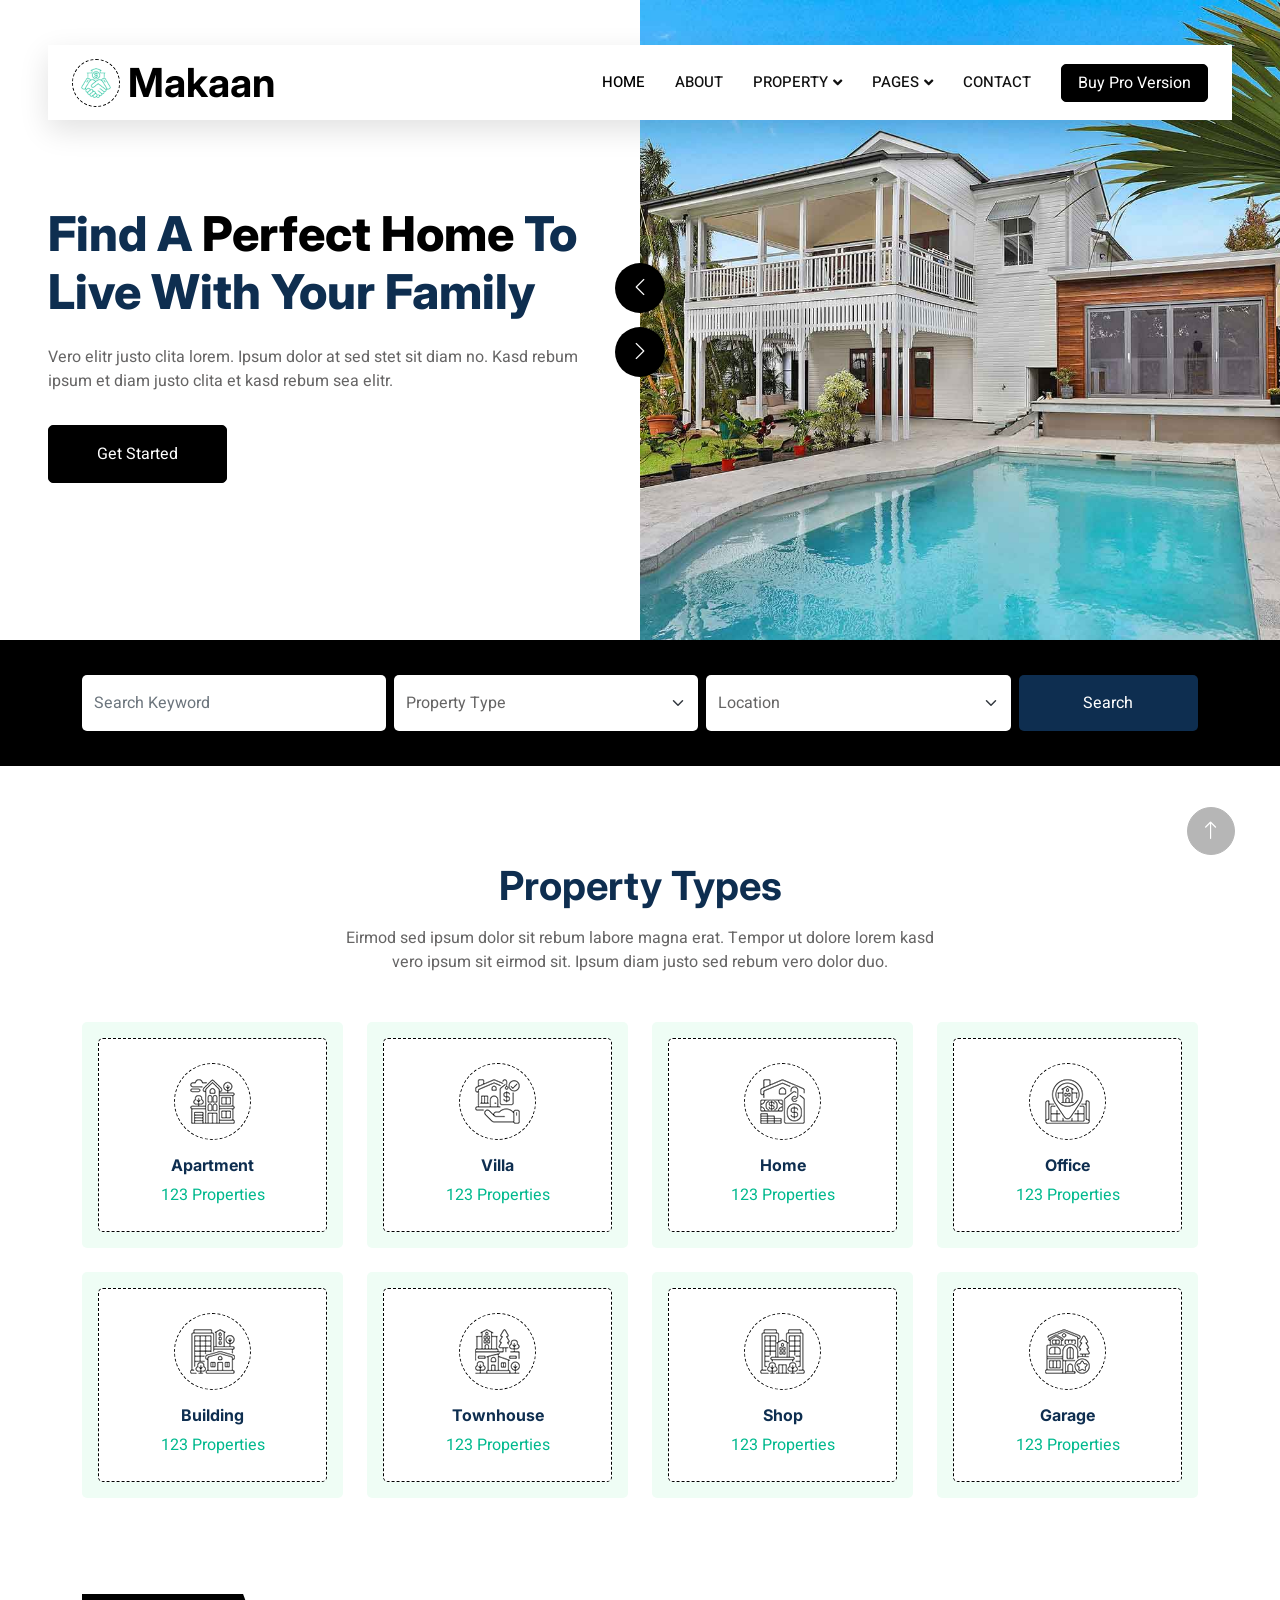
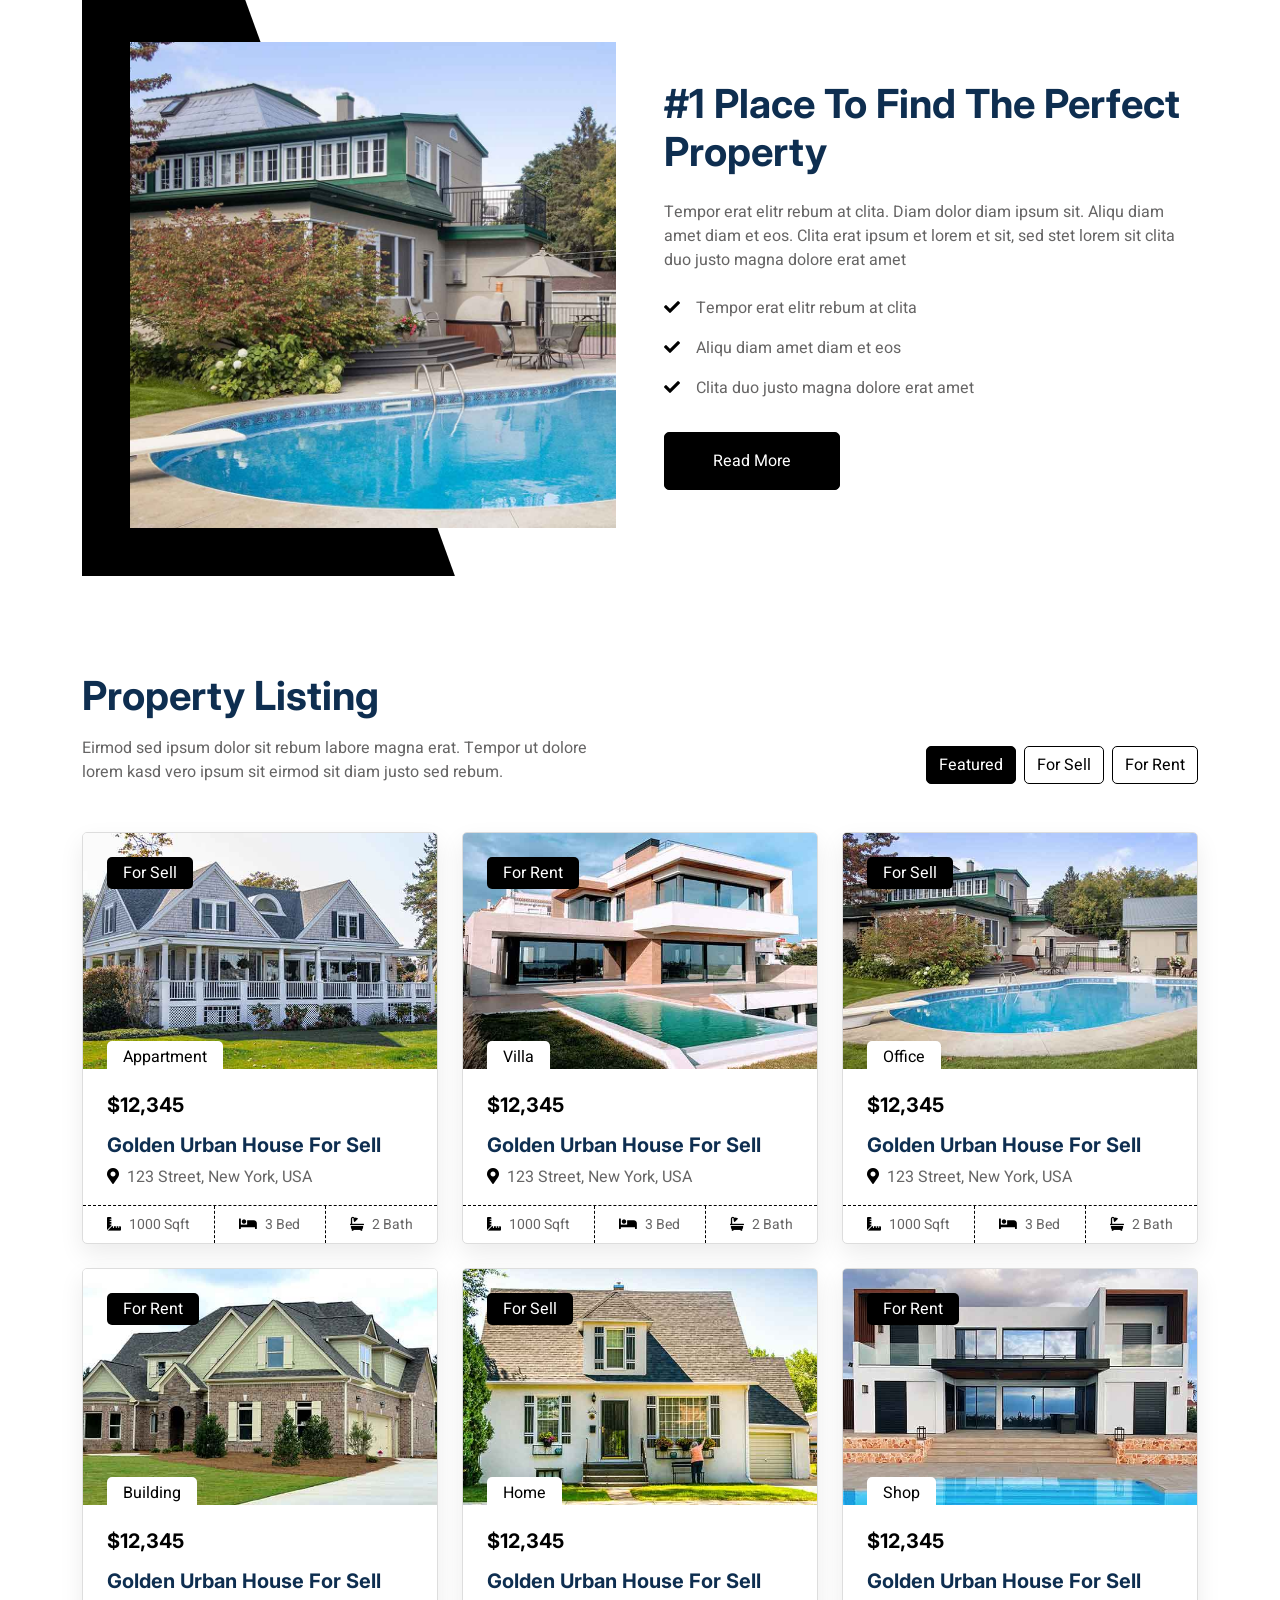
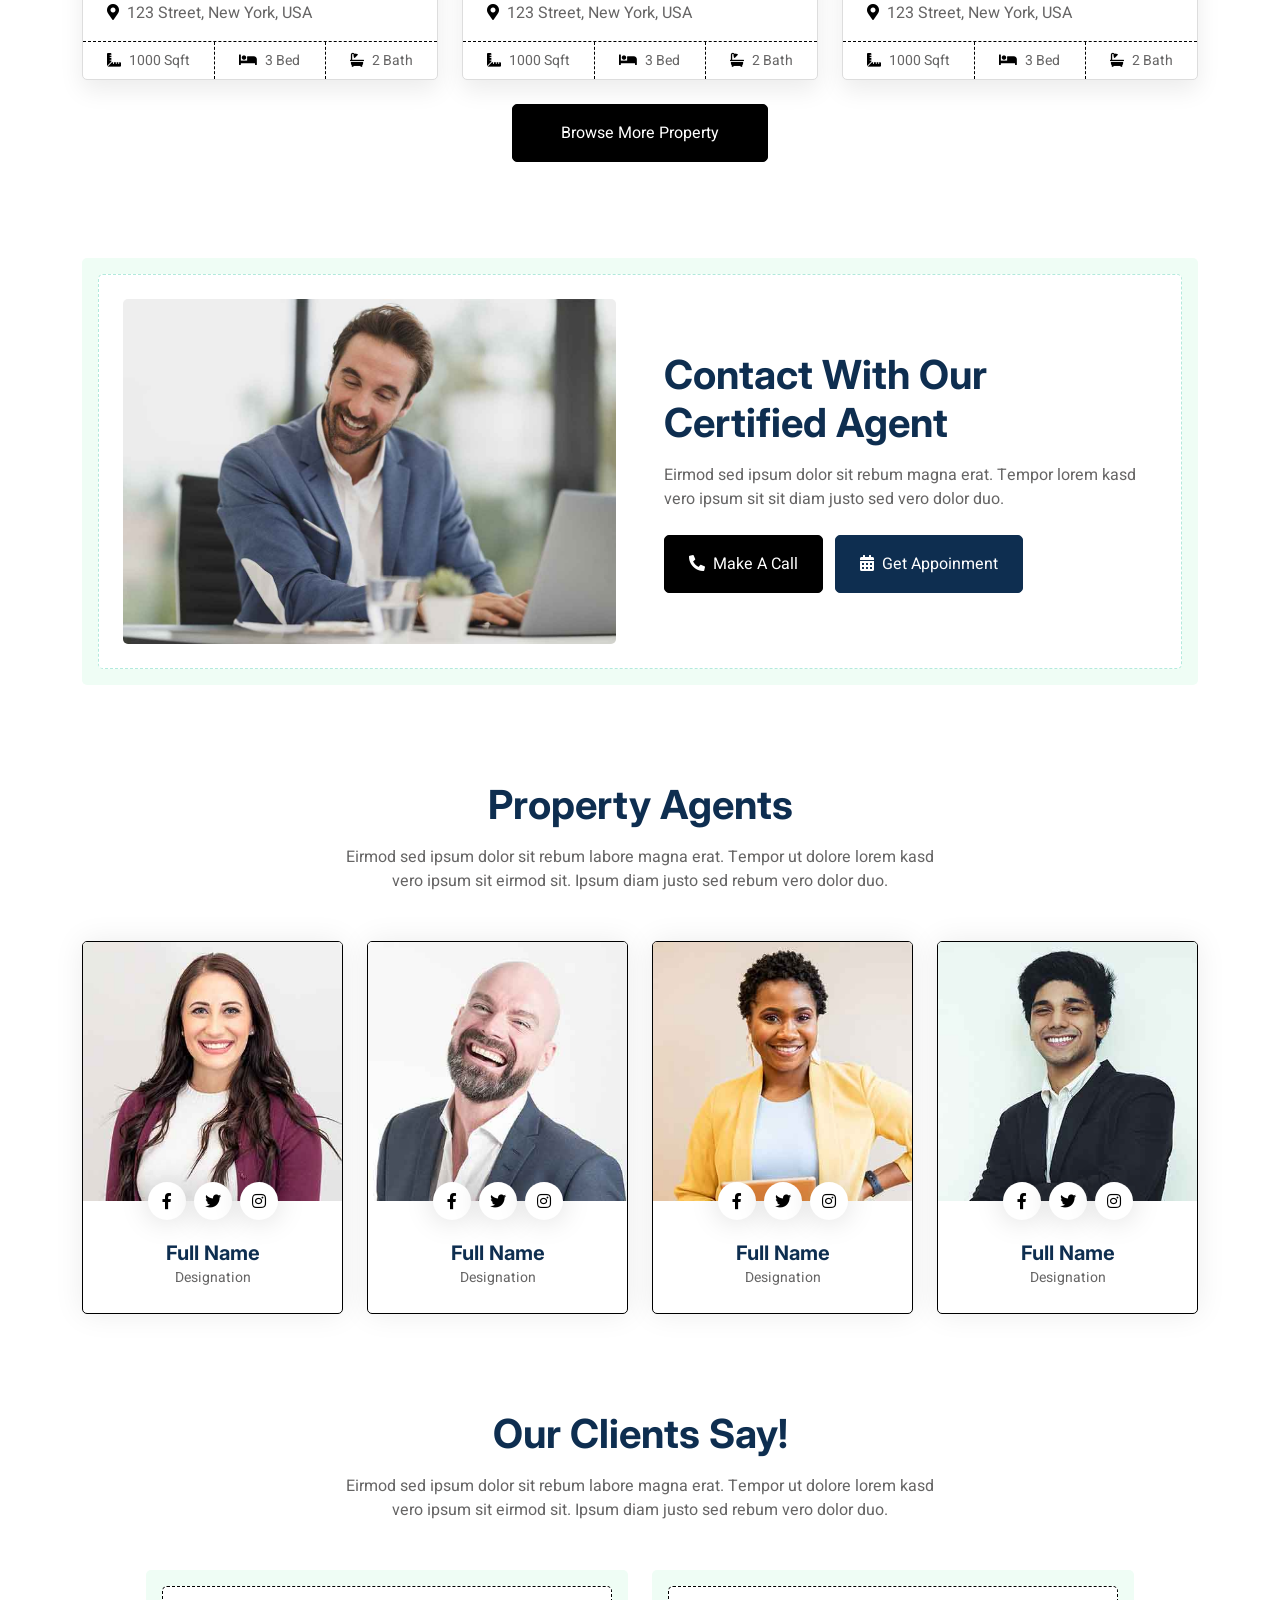
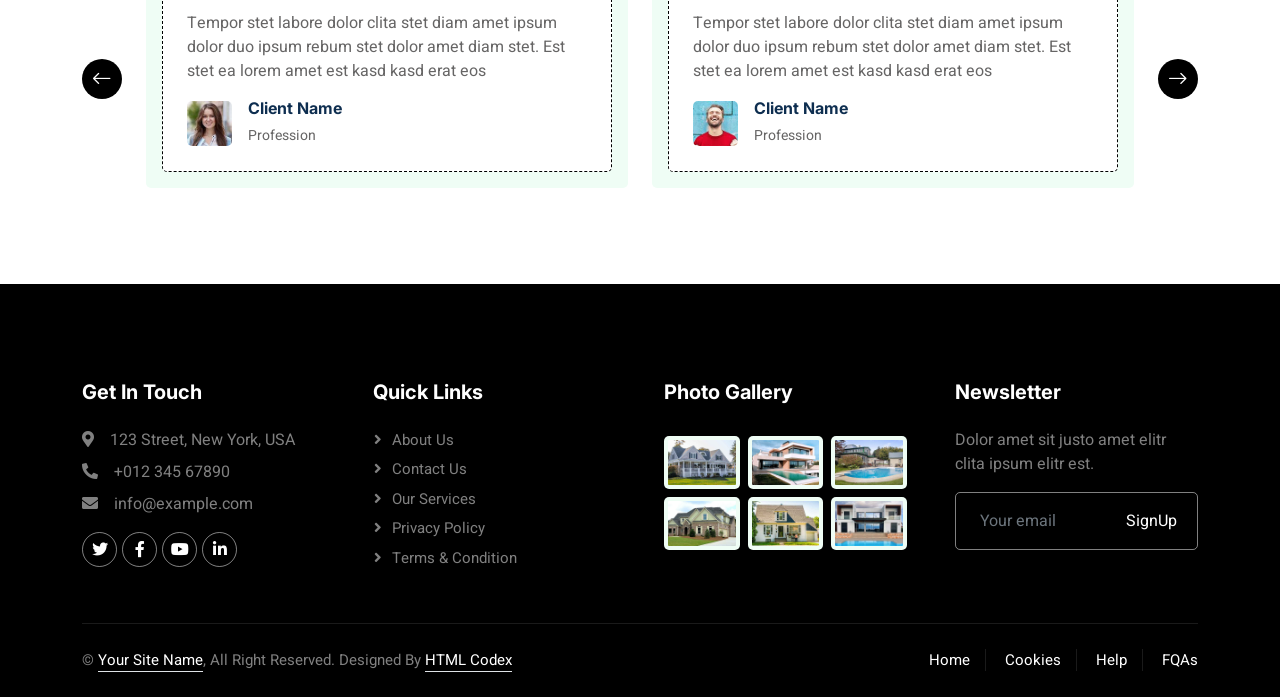
==== Makaan/index.html @ 25fdf6c2 "Initial commit" ====
<!DOCTYPE html>
<html lang="en">

<head>
    <meta charset="utf-8">
    <title>Makaan - Real Estate HTML Template</title>
    <meta content="width=device-width, initial-scale=1.0" name="viewport">
    <meta content="" name="keywords">
    <meta content="" name="description">

    <!-- Favicon -->
    <link href="img/favicon.ico" rel="icon">

    <!-- Google Web Fonts -->
    <link rel="preconnect" href="https://fonts.googleapis.com">
    <link rel="preconnect" href="https://fonts.gstatic.com" crossorigin>
    <link href="https://fonts.googleapis.com/css2?family=Heebo:wght@400;500;600&family=Inter:wght@700;800&display=swap" rel="stylesheet">
    
    <!-- Icon Font Stylesheet -->
    <link href="https://cdnjs.cloudflare.com/ajax/libs/font-awesome/5.10.0/css/all.min.css" rel="stylesheet">
    <link href="https://cdn.jsdelivr.net/npm/bootstrap-icons@1.4.1/font/bootstrap-icons.css" rel="stylesheet">

    <!-- Libraries Stylesheet -->
    <link href="lib/animate/animate.min.css" rel="stylesheet">
    <link href="lib/owlcarousel/assets/owl.carousel.min.css" rel="stylesheet">

    <!-- Customized Bootstrap Stylesheet -->
    <link href="css/bootstrap.min.css" rel="stylesheet">

    <!-- Template Stylesheet -->
    <link href="css/style.css" rel="stylesheet">
</head>

<body>
    <div class="container-fluid bg-white p-0">
        <!-- Spinner Start -->
        <div id="spinner" class="show bg-white position-fixed translate-middle w-100 vh-100 top-50 start-50 d-flex align-items-center justify-content-center">
            <div class="spinner-border text-primary" style="width: 3rem; height: 3rem;" role="status">
                <span class="sr-only">Loading...</span>
            </div>
        </div>
        <!-- Spinner End -->


        <!-- Navbar Start -->
        <div class="container-fluid nav-bar bg-transparent">
            <nav class="navbar navbar-expand-lg bg-white navbar-light py-0 px-4">
                <a href="index.html" class="navbar-brand d-flex align-items-center text-center">
                    <div class="icon p-2 me-2">
                        <img class="img-fluid" src="img/icon-deal.png" alt="Icon" style="width: 30px; height: 30px;">
                    </div>
                    <h1 class="m-0 text-primary">Makaan</h1>
                </a>
                <button type="button" class="navbar-toggler" data-bs-toggle="collapse" data-bs-target="#navbarCollapse">
                    <span class="navbar-toggler-icon"></span>
                </button>
                <div class="collapse navbar-collapse" id="navbarCollapse">
                    <div class="navbar-nav ms-auto">
                        <a href="index.html" class="nav-item nav-link active">Home</a>
                        <a href="about.html" class="nav-item nav-link">About</a>
                        <div class="nav-item dropdown">
                            <a href="#" class="nav-link dropdown-toggle" data-bs-toggle="dropdown">Property</a>
                            <div class="dropdown-menu rounded-0 m-0">
                                <a href="property-list.html" class="dropdown-item">Property List</a>
                                <a href="property-type.html" class="dropdown-item">Property Type</a>
                                <a href="property-agent.html" class="dropdown-item">Property Agent</a>
                            </div>
                        </div>
                        <div class="nav-item dropdown">
                            <a href="#" class="nav-link dropdown-toggle" data-bs-toggle="dropdown">Pages</a>
                            <div class="dropdown-menu rounded-0 m-0">
                                <a href="testimonial.html" class="dropdown-item">Testimonial</a>
                                <a href="404.html" class="dropdown-item">404 Error</a>
                            </div>
                        </div>
                        <a href="contact.html" class="nav-item nav-link">Contact</a>
                    </div>
                    <a href="https://htmlcodex.com/downloading/?item=2259" class="btn btn-primary px-3 d-none d-lg-flex">Buy Pro Version</a>
                </div>
            </nav>
        </div>
        <!-- Navbar End -->


        <!-- Header Start -->
        <div class="container-fluid header bg-white p-0">
            <div class="row g-0 align-items-center flex-column-reverse flex-md-row">
                <div class="col-md-6 p-5 mt-lg-5">
                    <h1 class="display-5 animated fadeIn mb-4">Find A <span class="text-primary">Perfect Home</span> To Live With Your Family</h1>
                    <p class="animated fadeIn mb-4 pb-2">Vero elitr justo clita lorem. Ipsum dolor at sed stet
                        sit diam no. Kasd rebum ipsum et diam justo clita et kasd rebum sea elitr.</p>
                    <a href="" class="btn btn-primary py-3 px-5 me-3 animated fadeIn">Get Started</a>
                </div>
                <div class="col-md-6 animated fadeIn">
                    <div class="owl-carousel header-carousel">
                        <div class="owl-carousel-item">
                            <img class="img-fluid" src="img/carousel-1.jpg" alt="">
                        </div>
                        <div class="owl-carousel-item">
                            <img class="img-fluid" src="img/carousel-2.jpg" alt="">
                        </div>
                    </div>
                </div>
            </div>
        </div>
        <!-- Header End -->


        <!-- Search Start -->
        <div class="container-fluid bg-primary mb-5 wow fadeIn" data-wow-delay="0.1s" style="padding: 35px;">
            <div class="container">
                <div class="row g-2">
                    <div class="col-md-10">
                        <div class="row g-2">
                            <div class="col-md-4">
                                <input type="text" class="form-control border-0 py-3" placeholder="Search Keyword">
                            </div>
                            <div class="col-md-4">
                                <select class="form-select border-0 py-3">
                                    <option selected>Property Type</option>
                                    <option value="1">Property Type 1</option>
                                    <option value="2">Property Type 2</option>
                                    <option value="3">Property Type 3</option>
                                </select>
                            </div>
                            <div class="col-md-4">
                                <select class="form-select border-0 py-3">
                                    <option selected>Location</option>
                                    <option value="1">Location 1</option>
                                    <option value="2">Location 2</option>
                                    <option value="3">Location 3</option>
                                </select>
                            </div>
                        </div>
                    </div>
                    <div class="col-md-2">
                        <button class="btn btn-dark border-0 w-100 py-3">Search</button>
                    </div>
                </div>
            </div>
        </div>
        <!-- Search End -->


        <!-- Category Start -->
        <div class="container-fluid py-5">
            <div class="container">
                <div class="text-center mx-auto mb-5 wow fadeInUp" data-wow-delay="0.1s" style="max-width: 600px;">
                    <h1 class="mb-3">Property Types</h1>
                    <p>Eirmod sed ipsum dolor sit rebum labore magna erat. Tempor ut dolore lorem kasd vero ipsum sit eirmod sit. Ipsum diam justo sed rebum vero dolor duo.</p>
                </div>
                <div class="row g-4">
                    <div class="col-lg-3 col-sm-6 wow fadeInUp" data-wow-delay="0.1s">
                        <a class="cat-item d-block bg-light text-center rounded p-3" href="">
                            <div class="rounded p-4">
                                <div class="icon mb-3">
                                    <img class="img-fluid" src="img/icon-apartment.png" alt="Icon">
                                </div>
                                <h6>Apartment</h6>
                                <span>123 Properties</span>
                            </div>
                        </a>
                    </div>
                    <div class="col-lg-3 col-sm-6 wow fadeInUp" data-wow-delay="0.3s">
                        <a class="cat-item d-block bg-light text-center rounded p-3" href="">
                            <div class="rounded p-4">
                                <div class="icon mb-3">
                                    <img class="img-fluid" src="img/icon-villa.png" alt="Icon">
                                </div>
                                <h6>Villa</h6>
                                <span>123 Properties</span>
                            </div>
                        </a>
                    </div>
                    <div class="col-lg-3 col-sm-6 wow fadeInUp" data-wow-delay="0.5s">
                        <a class="cat-item d-block bg-light text-center rounded p-3" href="">
                            <div class="rounded p-4">
                                <div class="icon mb-3">
                                    <img class="img-fluid" src="img/icon-house.png" alt="Icon">
                                </div>
                                <h6>Home</h6>
                                <span>123 Properties</span>
                            </div>
                        </a>
                    </div>
                    <div class="col-lg-3 col-sm-6 wow fadeInUp" data-wow-delay="0.7s">
                        <a class="cat-item d-block bg-light text-center rounded p-3" href="">
                            <div class="rounded p-4">
                                <div class="icon mb-3">
                                    <img class="img-fluid" src="img/icon-housing.png" alt="Icon">
                                </div>
                                <h6>Office</h6>
                                <span>123 Properties</span>
                            </div>
                        </a>
                    </div>
                    <div class="col-lg-3 col-sm-6 wow fadeInUp" data-wow-delay="0.1s">
                        <a class="cat-item d-block bg-light text-center rounded p-3" href="">
                            <div class="rounded p-4">
                                <div class="icon mb-3">
                                    <img class="img-fluid" src="img/icon-building.png" alt="Icon">
                                </div>
                                <h6>Building</h6>
                                <span>123 Properties</span>
                            </div>
                        </a>
                    </div>
                    <div class="col-lg-3 col-sm-6 wow fadeInUp" data-wow-delay="0.3s">
                        <a class="cat-item d-block bg-light text-center rounded p-3" href="">
                            <div class="rounded p-4">
                                <div class="icon mb-3">
                                    <img class="img-fluid" src="img/icon-neighborhood.png" alt="Icon">
                                </div>
                                <h6>Townhouse</h6>
                                <span>123 Properties</span>
                            </div>
                        </a>
                    </div>
                    <div class="col-lg-3 col-sm-6 wow fadeInUp" data-wow-delay="0.5s">
                        <a class="cat-item d-block bg-light text-center rounded p-3" href="">
                            <div class="rounded p-4">
                                <div class="icon mb-3">
                                    <img class="img-fluid" src="img/icon-condominium.png" alt="Icon">
                                </div>
                                <h6>Shop</h6>
                                <span>123 Properties</span>
                            </div>
                        </a>
                    </div>
                    <div class="col-lg-3 col-sm-6 wow fadeInUp" data-wow-delay="0.7s">
                        <a class="cat-item d-block bg-light text-center rounded p-3" href="">
                            <div class="rounded p-4">
                                <div class="icon mb-3">
                                    <img class="img-fluid" src="img/icon-luxury.png" alt="Icon">
                                </div>
                                <h6>Garage</h6>
                                <span>123 Properties</span>
                            </div>
                        </a>
                    </div>
                </div>
            </div>
        </div>
        <!-- Category End -->


        <!-- About Start -->
        <div class="container-fluid py-5">
            <div class="container">
                <div class="row g-5 align-items-center">
                    <div class="col-lg-6 wow fadeIn" data-wow-delay="0.1s">
                        <div class="about-img position-relative overflow-hidden p-5 pe-0">
                            <img class="img-fluid w-100" src="img/about.jpg">
                        </div>
                    </div>
                    <div class="col-lg-6 wow fadeIn" data-wow-delay="0.5s">
                        <h1 class="mb-4">#1 Place To Find The Perfect Property</h1>
                        <p class="mb-4">Tempor erat elitr rebum at clita. Diam dolor diam ipsum sit. Aliqu diam amet diam et eos. Clita erat ipsum et lorem et sit, sed stet lorem sit clita duo justo magna dolore erat amet</p>
                        <p><i class="fa fa-check text-primary me-3"></i>Tempor erat elitr rebum at clita</p>
                        <p><i class="fa fa-check text-primary me-3"></i>Aliqu diam amet diam et eos</p>
                        <p><i class="fa fa-check text-primary me-3"></i>Clita duo justo magna dolore erat amet</p>
                        <a class="btn btn-primary py-3 px-5 mt-3" href="">Read More</a>
                    </div>
                </div>
            </div>
        </div>
        <!-- About End -->


        <!-- Property List Start -->
        <div class="container-fluid py-5">
            <div class="container">
                <div class="row g-0 gx-5 align-items-end">
                    <div class="col-lg-6">
                        <div class="text-start mx-auto mb-5 wow slideInLeft" data-wow-delay="0.1s">
                            <h1 class="mb-3">Property Listing</h1>
                            <p>Eirmod sed ipsum dolor sit rebum labore magna erat. Tempor ut dolore lorem kasd vero ipsum sit eirmod sit diam justo sed rebum.</p>
                        </div>
                    </div>
                    <div class="col-lg-6 text-start text-lg-end wow slideInRight" data-wow-delay="0.1s">
                        <ul class="nav nav-pills d-inline-flex justify-content-end mb-5">
                            <li class="nav-item me-2">
                                <a class="btn btn-outline-primary active" data-bs-toggle="pill" href="#tab-1">Featured</a>
                            </li>
                            <li class="nav-item me-2">
                                <a class="btn btn-outline-primary" data-bs-toggle="pill" href="#tab-2">For Sell</a>
                            </li>
                            <li class="nav-item me-0">
                                <a class="btn btn-outline-primary" data-bs-toggle="pill" href="#tab-3">For Rent</a>
                            </li>
                        </ul>
                    </div>
                </div>
                <div class="tab-content">
                    <div id="tab-1" class="tab-pane fade show p-0 active">
                        <div class="row g-4">
                            <div class="col-lg-4 col-md-6 wow fadeInUp" data-wow-delay="0.1s">
                                <div class="property-item rounded overflow-hidden">
                                    <div class="position-relative overflow-hidden">
                                        <a href=""><img class="img-fluid" src="img/property-1.jpg" alt=""></a>
                                        <div class="bg-primary rounded text-white position-absolute start-0 top-0 m-4 py-1 px-3">For Sell</div>
                                        <div class="bg-white rounded-top text-primary position-absolute start-0 bottom-0 mx-4 pt-1 px-3">Appartment</div>
                                    </div>
                                    <div class="p-4 pb-0">
                                        <h5 class="text-primary mb-3">$12,345</h5>
                                        <a class="d-block h5 mb-2" href="">Golden Urban House For Sell</a>
                                        <p><i class="fa fa-map-marker-alt text-primary me-2"></i>123 Street, New York, USA</p>
                                    </div>
                                    <div class="d-flex border-top">
                                        <small class="flex-fill text-center border-end py-2"><i class="fa fa-ruler-combined text-primary me-2"></i>1000 Sqft</small>
                                        <small class="flex-fill text-center border-end py-2"><i class="fa fa-bed text-primary me-2"></i>3 Bed</small>
                                        <small class="flex-fill text-center py-2"><i class="fa fa-bath text-primary me-2"></i>2 Bath</small>
                                    </div>
                                </div>
                            </div>
                            <div class="col-lg-4 col-md-6 wow fadeInUp" data-wow-delay="0.3s">
                                <div class="property-item rounded overflow-hidden">
                                    <div class="position-relative overflow-hidden">
                                        <a href=""><img class="img-fluid" src="img/property-2.jpg" alt=""></a>
                                        <div class="bg-primary rounded text-white position-absolute start-0 top-0 m-4 py-1 px-3">For Rent</div>
                                        <div class="bg-white rounded-top text-primary position-absolute start-0 bottom-0 mx-4 pt-1 px-3">Villa</div>
                                    </div>
                                    <div class="p-4 pb-0">
                                        <h5 class="text-primary mb-3">$12,345</h5>
                                        <a class="d-block h5 mb-2" href="">Golden Urban House For Sell</a>
                                        <p><i class="fa fa-map-marker-alt text-primary me-2"></i>123 Street, New York, USA</p>
                                    </div>
                                    <div class="d-flex border-top">
                                        <small class="flex-fill text-center border-end py-2"><i class="fa fa-ruler-combined text-primary me-2"></i>1000 Sqft</small>
                                        <small class="flex-fill text-center border-end py-2"><i class="fa fa-bed text-primary me-2"></i>3 Bed</small>
                                        <small class="flex-fill text-center py-2"><i class="fa fa-bath text-primary me-2"></i>2 Bath</small>
                                    </div>
                                </div>
                            </div>
                            <div class="col-lg-4 col-md-6 wow fadeInUp" data-wow-delay="0.5s">
                                <div class="property-item rounded overflow-hidden">
                                    <div class="position-relative overflow-hidden">
                                        <a href=""><img class="img-fluid" src="img/property-3.jpg" alt=""></a>
                                        <div class="bg-primary rounded text-white position-absolute start-0 top-0 m-4 py-1 px-3">For Sell</div>
                                        <div class="bg-white rounded-top text-primary position-absolute start-0 bottom-0 mx-4 pt-1 px-3">Office</div>
                                    </div>
                                    <div class="p-4 pb-0">
                                        <h5 class="text-primary mb-3">$12,345</h5>
                                        <a class="d-block h5 mb-2" href="">Golden Urban House For Sell</a>
                                        <p><i class="fa fa-map-marker-alt text-primary me-2"></i>123 Street, New York, USA</p>
                                    </div>
                                    <div class="d-flex border-top">
                                        <small class="flex-fill text-center border-end py-2"><i class="fa fa-ruler-combined text-primary me-2"></i>1000 Sqft</small>
                                        <small class="flex-fill text-center border-end py-2"><i class="fa fa-bed text-primary me-2"></i>3 Bed</small>
                                        <small class="flex-fill text-center py-2"><i class="fa fa-bath text-primary me-2"></i>2 Bath</small>
                                    </div>
                                </div>
                            </div>
                            <div class="col-lg-4 col-md-6 wow fadeInUp" data-wow-delay="0.1s">
                                <div class="property-item rounded overflow-hidden">
                                    <div class="position-relative overflow-hidden">
                                        <a href=""><img class="img-fluid" src="img/property-4.jpg" alt=""></a>
                                        <div class="bg-primary rounded text-white position-absolute start-0 top-0 m-4 py-1 px-3">For Rent</div>
                                        <div class="bg-white rounded-top text-primary position-absolute start-0 bottom-0 mx-4 pt-1 px-3">Building</div>
                                    </div>
                                    <div class="p-4 pb-0">
                                        <h5 class="text-primary mb-3">$12,345</h5>
                                        <a class="d-block h5 mb-2" href="">Golden Urban House For Sell</a>
                                        <p><i class="fa fa-map-marker-alt text-primary me-2"></i>123 Street, New York, USA</p>
                                    </div>
                                    <div class="d-flex border-top">
                                        <small class="flex-fill text-center border-end py-2"><i class="fa fa-ruler-combined text-primary me-2"></i>1000 Sqft</small>
                                        <small class="flex-fill text-center border-end py-2"><i class="fa fa-bed text-primary me-2"></i>3 Bed</small>
                                        <small class="flex-fill text-center py-2"><i class="fa fa-bath text-primary me-2"></i>2 Bath</small>
                                    </div>
                                </div>
                            </div>
                            <div class="col-lg-4 col-md-6 wow fadeInUp" data-wow-delay="0.3s">
                                <div class="property-item rounded overflow-hidden">
                                    <div class="position-relative overflow-hidden">
                                        <a href=""><img class="img-fluid" src="img/property-5.jpg" alt=""></a>
                                        <div class="bg-primary rounded text-white position-absolute start-0 top-0 m-4 py-1 px-3">For Sell</div>
                                        <div class="bg-white rounded-top text-primary position-absolute start-0 bottom-0 mx-4 pt-1 px-3">Home</div>
                                    </div>
                                    <div class="p-4 pb-0">
                                        <h5 class="text-primary mb-3">$12,345</h5>
                                        <a class="d-block h5 mb-2" href="">Golden Urban House For Sell</a>
                                        <p><i class="fa fa-map-marker-alt text-primary me-2"></i>123 Street, New York, USA</p>
                                    </div>
                                    <div class="d-flex border-top">
                                        <small class="flex-fill text-center border-end py-2"><i class="fa fa-ruler-combined text-primary me-2"></i>1000 Sqft</small>
                                        <small class="flex-fill text-center border-end py-2"><i class="fa fa-bed text-primary me-2"></i>3 Bed</small>
                                        <small class="flex-fill text-center py-2"><i class="fa fa-bath text-primary me-2"></i>2 Bath</small>
                                    </div>
                                </div>
                            </div>
                            <div class="col-lg-4 col-md-6 wow fadeInUp" data-wow-delay="0.5s">
                                <div class="property-item rounded overflow-hidden">
                                    <div class="position-relative overflow-hidden">
                                        <a href=""><img class="img-fluid" src="img/property-6.jpg" alt=""></a>
                                        <div class="bg-primary rounded text-white position-absolute start-0 top-0 m-4 py-1 px-3">For Rent</div>
                                        <div class="bg-white rounded-top text-primary position-absolute start-0 bottom-0 mx-4 pt-1 px-3">Shop</div>
                                    </div>
                                    <div class="p-4 pb-0">
                                        <h5 class="text-primary mb-3">$12,345</h5>
                                        <a class="d-block h5 mb-2" href="">Golden Urban House For Sell</a>
                                        <p><i class="fa fa-map-marker-alt text-primary me-2"></i>123 Street, New York, USA</p>
                                    </div>
                                    <div class="d-flex border-top">
                                        <small class="flex-fill text-center border-end py-2"><i class="fa fa-ruler-combined text-primary me-2"></i>1000 Sqft</small>
                                        <small class="flex-fill text-center border-end py-2"><i class="fa fa-bed text-primary me-2"></i>3 Bed</small>
                                        <small class="flex-fill text-center py-2"><i class="fa fa-bath text-primary me-2"></i>2 Bath</small>
                                    </div>
                                </div>
                            </div>
                            <div class="col-12 text-center wow fadeInUp" data-wow-delay="0.1s">
                                <a class="btn btn-primary py-3 px-5" href="">Browse More Property</a>
                            </div>
                        </div>
                    </div>
                    <div id="tab-2" class="tab-pane fade show p-0">
                        <div class="row g-4">
                            <div class="col-lg-4 col-md-6">
                                <div class="property-item rounded overflow-hidden">
                                    <div class="position-relative overflow-hidden">
                                        <a href=""><img class="img-fluid" src="img/property-1.jpg" alt=""></a>
                                        <div class="bg-primary rounded text-white position-absolute start-0 top-0 m-4 py-1 px-3">For Sell</div>
                                        <div class="bg-white rounded-top text-primary position-absolute start-0 bottom-0 mx-4 pt-1 px-3">Appartment</div>
                                    </div>
                                    <div class="p-4 pb-0">
                                        <h5 class="text-primary mb-3">$12,345</h5>
                                        <a class="d-block h5 mb-2" href="">Golden Urban House For Sell</a>
                                        <p><i class="fa fa-map-marker-alt text-primary me-2"></i>123 Street, New York, USA</p>
                                    </div>
                                    <div class="d-flex border-top">
                                        <small class="flex-fill text-center border-end py-2"><i class="fa fa-ruler-combined text-primary me-2"></i>1000 Sqft</small>
                                        <small class="flex-fill text-center border-end py-2"><i class="fa fa-bed text-primary me-2"></i>3 Bed</small>
                                        <small class="flex-fill text-center py-2"><i class="fa fa-bath text-primary me-2"></i>2 Bath</small>
                                    </div>
                                </div>
                            </div>
                            <div class="col-lg-4 col-md-6">
                                <div class="property-item rounded overflow-hidden">
                                    <div class="position-relative overflow-hidden">
                                        <a href=""><img class="img-fluid" src="img/property-2.jpg" alt=""></a>
                                        <div class="bg-primary rounded text-white position-absolute start-0 top-0 m-4 py-1 px-3">For Rent</div>
                                        <div class="bg-white rounded-top text-primary position-absolute start-0 bottom-0 mx-4 pt-1 px-3">Villa</div>
                                    </div>
                                    <div class="p-4 pb-0">
                                        <h5 class="text-primary mb-3">$12,345</h5>
                                        <a class="d-block h5 mb-2" href="">Golden Urban House For Sell</a>
                                        <p><i class="fa fa-map-marker-alt text-primary me-2"></i>123 Street, New York, USA</p>
                                    </div>
                                    <div class="d-flex border-top">
                                        <small class="flex-fill text-center border-end py-2"><i class="fa fa-ruler-combined text-primary me-2"></i>1000 Sqft</small>
                                        <small class="flex-fill text-center border-end py-2"><i class="fa fa-bed text-primary me-2"></i>3 Bed</small>
                                        <small class="flex-fill text-center py-2"><i class="fa fa-bath text-primary me-2"></i>2 Bath</small>
                                    </div>
                                </div>
                            </div>
                            <div class="col-lg-4 col-md-6">
                                <div class="property-item rounded overflow-hidden">
                                    <div class="position-relative overflow-hidden">
                                        <a href=""><img class="img-fluid" src="img/property-3.jpg" alt=""></a>
                                        <div class="bg-primary rounded text-white position-absolute start-0 top-0 m-4 py-1 px-3">For Sell</div>
                                        <div class="bg-white rounded-top text-primary position-absolute start-0 bottom-0 mx-4 pt-1 px-3">Office</div>
                                    </div>
                                    <div class="p-4 pb-0">
                                        <h5 class="text-primary mb-3">$12,345</h5>
                                        <a class="d-block h5 mb-2" href="">Golden Urban House For Sell</a>
                                        <p><i class="fa fa-map-marker-alt text-primary me-2"></i>123 Street, New York, USA</p>
                                    </div>
                                    <div class="d-flex border-top">
                                        <small class="flex-fill text-center border-end py-2"><i class="fa fa-ruler-combined text-primary me-2"></i>1000 Sqft</small>
                                        <small class="flex-fill text-center border-end py-2"><i class="fa fa-bed text-primary me-2"></i>3 Bed</small>
                                        <small class="flex-fill text-center py-2"><i class="fa fa-bath text-primary me-2"></i>2 Bath</small>
                                    </div>
                                </div>
                            </div>
                            <div class="col-lg-4 col-md-6">
                                <div class="property-item rounded overflow-hidden">
                                    <div class="position-relative overflow-hidden">
                                        <a href=""><img class="img-fluid" src="img/property-4.jpg" alt=""></a>
                                        <div class="bg-primary rounded text-white position-absolute start-0 top-0 m-4 py-1 px-3">For Rent</div>
                                        <div class="bg-white rounded-top text-primary position-absolute start-0 bottom-0 mx-4 pt-1 px-3">Building</div>
                                    </div>
                                    <div class="p-4 pb-0">
                                        <h5 class="text-primary mb-3">$12,345</h5>
                                        <a class="d-block h5 mb-2" href="">Golden Urban House For Sell</a>
                                        <p><i class="fa fa-map-marker-alt text-primary me-2"></i>123 Street, New York, USA</p>
                                    </div>
                                    <div class="d-flex border-top">
                                        <small class="flex-fill text-center border-end py-2"><i class="fa fa-ruler-combined text-primary me-2"></i>1000 Sqft</small>
                                        <small class="flex-fill text-center border-end py-2"><i class="fa fa-bed text-primary me-2"></i>3 Bed</small>
                                        <small class="flex-fill text-center py-2"><i class="fa fa-bath text-primary me-2"></i>2 Bath</small>
                                    </div>
                                </div>
                            </div>
                            <div class="col-lg-4 col-md-6">
                                <div class="property-item rounded overflow-hidden">
                                    <div class="position-relative overflow-hidden">
                                        <a href=""><img class="img-fluid" src="img/property-5.jpg" alt=""></a>
                                        <div class="bg-primary rounded text-white position-absolute start-0 top-0 m-4 py-1 px-3">For Sell</div>
                                        <div class="bg-white rounded-top text-primary position-absolute start-0 bottom-0 mx-4 pt-1 px-3">Home</div>
                                    </div>
                                    <div class="p-4 pb-0">
                                        <h5 class="text-primary mb-3">$12,345</h5>
                                        <a class="d-block h5 mb-2" href="">Golden Urban House For Sell</a>
                                        <p><i class="fa fa-map-marker-alt text-primary me-2"></i>123 Street, New York, USA</p>
                                    </div>
                                    <div class="d-flex border-top">
                                        <small class="flex-fill text-center border-end py-2"><i class="fa fa-ruler-combined text-primary me-2"></i>1000 Sqft</small>
                                        <small class="flex-fill text-center border-end py-2"><i class="fa fa-bed text-primary me-2"></i>3 Bed</small>
                                        <small class="flex-fill text-center py-2"><i class="fa fa-bath text-primary me-2"></i>2 Bath</small>
                                    </div>
                                </div>
                            </div>
                            <div class="col-lg-4 col-md-6">
                                <div class="property-item rounded overflow-hidden">
                                    <div class="position-relative overflow-hidden">
                                        <a href=""><img class="img-fluid" src="img/property-6.jpg" alt=""></a>
                                        <div class="bg-primary rounded text-white position-absolute start-0 top-0 m-4 py-1 px-3">For Rent</div>
                                        <div class="bg-white rounded-top text-primary position-absolute start-0 bottom-0 mx-4 pt-1 px-3">Shop</div>
                                    </div>
                                    <div class="p-4 pb-0">
                                        <h5 class="text-primary mb-3">$12,345</h5>
                                        <a class="d-block h5 mb-2" href="">Golden Urban House For Sell</a>
                                        <p><i class="fa fa-map-marker-alt text-primary me-2"></i>123 Street, New York, USA</p>
                                    </div>
                                    <div class="d-flex border-top">
                                        <small class="flex-fill text-center border-end py-2"><i class="fa fa-ruler-combined text-primary me-2"></i>1000 Sqft</small>
                                        <small class="flex-fill text-center border-end py-2"><i class="fa fa-bed text-primary me-2"></i>3 Bed</small>
                                        <small class="flex-fill text-center py-2"><i class="fa fa-bath text-primary me-2"></i>2 Bath</small>
                                    </div>
                                </div>
                            </div>
                            <div class="col-12 text-center">
                                <a class="btn btn-primary py-3 px-5" href="">Browse More Property</a>
                            </div>
                        </div>
                    </div>
                    <div id="tab-3" class="tab-pane fade show p-0">
                        <div class="row g-4">
                            <div class="col-lg-4 col-md-6">
                                <div class="property-item rounded overflow-hidden">
                                    <div class="position-relative overflow-hidden">
                                        <a href=""><img class="img-fluid" src="img/property-1.jpg" alt=""></a>
                                        <div class="bg-primary rounded text-white position-absolute start-0 top-0 m-4 py-1 px-3">For Sell</div>
                                        <div class="bg-white rounded-top text-primary position-absolute start-0 bottom-0 mx-4 pt-1 px-3">Appartment</div>
                                    </div>
                                    <div class="p-4 pb-0">
                                        <h5 class="text-primary mb-3">$12,345</h5>
                                        <a class="d-block h5 mb-2" href="">Golden Urban House For Sell</a>
                                        <p><i class="fa fa-map-marker-alt text-primary me-2"></i>123 Street, New York, USA</p>
                                    </div>
                                    <div class="d-flex border-top">
                                        <small class="flex-fill text-center border-end py-2"><i class="fa fa-ruler-combined text-primary me-2"></i>1000 Sqft</small>
                                        <small class="flex-fill text-center border-end py-2"><i class="fa fa-bed text-primary me-2"></i>3 Bed</small>
                                        <small class="flex-fill text-center py-2"><i class="fa fa-bath text-primary me-2"></i>2 Bath</small>
                                    </div>
                                </div>
                            </div>
                            <div class="col-lg-4 col-md-6">
                                <div class="property-item rounded overflow-hidden">
                                    <div class="position-relative overflow-hidden">
                                        <a href=""><img class="img-fluid" src="img/property-2.jpg" alt=""></a>
                                        <div class="bg-primary rounded text-white position-absolute start-0 top-0 m-4 py-1 px-3">For Rent</div>
                                        <div class="bg-white rounded-top text-primary position-absolute start-0 bottom-0 mx-4 pt-1 px-3">Villa</div>
                                    </div>
                                    <div class="p-4 pb-0">
                                        <h5 class="text-primary mb-3">$12,345</h5>
                                        <a class="d-block h5 mb-2" href="">Golden Urban House For Sell</a>
                                        <p><i class="fa fa-map-marker-alt text-primary me-2"></i>123 Street, New York, USA</p>
                                    </div>
                                    <div class="d-flex border-top">
                                        <small class="flex-fill text-center border-end py-2"><i class="fa fa-ruler-combined text-primary me-2"></i>1000 Sqft</small>
                                        <small class="flex-fill text-center border-end py-2"><i class="fa fa-bed text-primary me-2"></i>3 Bed</small>
                                        <small class="flex-fill text-center py-2"><i class="fa fa-bath text-primary me-2"></i>2 Bath</small>
                                    </div>
                                </div>
                            </div>
                            <div class="col-lg-4 col-md-6">
                                <div class="property-item rounded overflow-hidden">
                                    <div class="position-relative overflow-hidden">
                                        <a href=""><img class="img-fluid" src="img/property-3.jpg" alt=""></a>
                                        <div class="bg-primary rounded text-white position-absolute start-0 top-0 m-4 py-1 px-3">For Sell</div>
                                        <div class="bg-white rounded-top text-primary position-absolute start-0 bottom-0 mx-4 pt-1 px-3">Office</div>
                                    </div>
                                    <div class="p-4 pb-0">
                                        <h5 class="text-primary mb-3">$12,345</h5>
                                        <a class="d-block h5 mb-2" href="">Golden Urban House For Sell</a>
                                        <p><i class="fa fa-map-marker-alt text-primary me-2"></i>123 Street, New York, USA</p>
                                    </div>
                                    <div class="d-flex border-top">
                                        <small class="flex-fill text-center border-end py-2"><i class="fa fa-ruler-combined text-primary me-2"></i>1000 Sqft</small>
                                        <small class="flex-fill text-center border-end py-2"><i class="fa fa-bed text-primary me-2"></i>3 Bed</small>
                                        <small class="flex-fill text-center py-2"><i class="fa fa-bath text-primary me-2"></i>2 Bath</small>
                                    </div>
                                </div>
                            </div>
                            <div class="col-lg-4 col-md-6">
                                <div class="property-item rounded overflow-hidden">
                                    <div class="position-relative overflow-hidden">
                                        <a href=""><img class="img-fluid" src="img/property-4.jpg" alt=""></a>
                                        <div class="bg-primary rounded text-white position-absolute start-0 top-0 m-4 py-1 px-3">For Rent</div>
                                        <div class="bg-white rounded-top text-primary position-absolute start-0 bottom-0 mx-4 pt-1 px-3">Building</div>
                                    </div>
                                    <div class="p-4 pb-0">
                                        <h5 class="text-primary mb-3">$12,345</h5>
                                        <a class="d-block h5 mb-2" href="">Golden Urban House For Sell</a>
                                        <p><i class="fa fa-map-marker-alt text-primary me-2"></i>123 Street, New York, USA</p>
                                    </div>
                                    <div class="d-flex border-top">
                                        <small class="flex-fill text-center border-end py-2"><i class="fa fa-ruler-combined text-primary me-2"></i>1000 Sqft</small>
                                        <small class="flex-fill text-center border-end py-2"><i class="fa fa-bed text-primary me-2"></i>3 Bed</small>
                                        <small class="flex-fill text-center py-2"><i class="fa fa-bath text-primary me-2"></i>2 Bath</small>
                                    </div>
                                </div>
                            </div>
                            <div class="col-lg-4 col-md-6">
                                <div class="property-item rounded overflow-hidden">
                                    <div class="position-relative overflow-hidden">
                                        <a href=""><img class="img-fluid" src="img/property-5.jpg" alt=""></a>
                                        <div class="bg-primary rounded text-white position-absolute start-0 top-0 m-4 py-1 px-3">For Sell</div>
                                        <div class="bg-white rounded-top text-primary position-absolute start-0 bottom-0 mx-4 pt-1 px-3">Home</div>
                                    </div>
                                    <div class="p-4 pb-0">
                                        <h5 class="text-primary mb-3">$12,345</h5>
                                        <a class="d-block h5 mb-2" href="">Golden Urban House For Sell</a>
                                        <p><i class="fa fa-map-marker-alt text-primary me-2"></i>123 Street, New York, USA</p>
                                    </div>
                                    <div class="d-flex border-top">
                                        <small class="flex-fill text-center border-end py-2"><i class="fa fa-ruler-combined text-primary me-2"></i>1000 Sqft</small>
                                        <small class="flex-fill text-center border-end py-2"><i class="fa fa-bed text-primary me-2"></i>3 Bed</small>
                                        <small class="flex-fill text-center py-2"><i class="fa fa-bath text-primary me-2"></i>2 Bath</small>
                                    </div>
                                </div>
                            </div>
                            <div class="col-lg-4 col-md-6">
                                <div class="property-item rounded overflow-hidden">
                                    <div class="position-relative overflow-hidden">
                                        <a href=""><img class="img-fluid" src="img/property-6.jpg" alt=""></a>
                                        <div class="bg-primary rounded text-white position-absolute start-0 top-0 m-4 py-1 px-3">For Rent</div>
                                        <div class="bg-white rounded-top text-primary position-absolute start-0 bottom-0 mx-4 pt-1 px-3">Shop</div>
                                    </div>
                                    <div class="p-4 pb-0">
                                        <h5 class="text-primary mb-3">$12,345</h5>
                                        <a class="d-block h5 mb-2" href="">Golden Urban House For Sell</a>
                                        <p><i class="fa fa-map-marker-alt text-primary me-2"></i>123 Street, New York, USA</p>
                                    </div>
                                    <div class="d-flex border-top">
                                        <small class="flex-fill text-center border-end py-2"><i class="fa fa-ruler-combined text-primary me-2"></i>1000 Sqft</small>
                                        <small class="flex-fill text-center border-end py-2"><i class="fa fa-bed text-primary me-2"></i>3 Bed</small>
                                        <small class="flex-fill text-center py-2"><i class="fa fa-bath text-primary me-2"></i>2 Bath</small>
                                    </div>
                                </div>
                            </div>
                            <div class="col-12 text-center">
                                <a class="btn btn-primary py-3 px-5" href="">Browse More Property</a>
                            </div>
                        </div>
                    </div>
                </div>
            </div>
        </div>
        <!-- Property List End -->


        <!-- Call to Action Start -->
        <div class="container-fluid py-5">
            <div class="container">
                <div class="bg-light rounded p-3">
                    <div class="bg-white rounded p-4" style="border: 1px dashed rgba(0, 185, 142, .3)">
                        <div class="row g-5 align-items-center">
                            <div class="col-lg-6 wow fadeIn" data-wow-delay="0.1s">
                                <img class="img-fluid rounded w-100" src="img/call-to-action.jpg" alt="">
                            </div>
                            <div class="col-lg-6 wow fadeIn" data-wow-delay="0.5s">
                                <div class="mb-4">
                                    <h1 class="mb-3">Contact With Our Certified Agent</h1>
                                    <p>Eirmod sed ipsum dolor sit rebum magna erat. Tempor lorem kasd vero ipsum sit sit diam justo sed vero dolor duo.</p>
                                </div>
                                <a href="" class="btn btn-primary py-3 px-4 me-2"><i class="fa fa-phone-alt me-2"></i>Make A Call</a>
                                <a href="" class="btn btn-dark py-3 px-4"><i class="fa fa-calendar-alt me-2"></i>Get Appoinment</a>
                            </div>
                        </div>
                    </div>
                </div>
            </div>
        </div>
        <!-- Call to Action End -->


        <!-- Team Start -->
        <div class="container-fluid py-5">
            <div class="container">
                <div class="text-center mx-auto mb-5 wow fadeInUp" data-wow-delay="0.1s" style="max-width: 600px;">
                    <h1 class="mb-3">Property Agents</h1>
                    <p>Eirmod sed ipsum dolor sit rebum labore magna erat. Tempor ut dolore lorem kasd vero ipsum sit eirmod sit. Ipsum diam justo sed rebum vero dolor duo.</p>
                </div>
                <div class="row g-4">
                    <div class="col-lg-3 col-md-6 wow fadeInUp" data-wow-delay="0.1s">
                        <div class="team-item rounded overflow-hidden">
                            <div class="position-relative">
                                <img class="img-fluid" src="img/team-1.jpg" alt="">
                                <div class="position-absolute start-50 top-100 translate-middle d-flex align-items-center">
                                    <a class="btn btn-square mx-1" href=""><i class="fab fa-facebook-f"></i></a>
                                    <a class="btn btn-square mx-1" href=""><i class="fab fa-twitter"></i></a>
                                    <a class="btn btn-square mx-1" href=""><i class="fab fa-instagram"></i></a>
                                </div>
                            </div>
                            <div class="text-center p-4 mt-3">
                                <h5 class="fw-bold mb-0">Full Name</h5>
                                <small>Designation</small>
                            </div>
                        </div>
                    </div>
                    <div class="col-lg-3 col-md-6 wow fadeInUp" data-wow-delay="0.3s">
                        <div class="team-item rounded overflow-hidden">
                            <div class="position-relative">
                                <img class="img-fluid" src="img/team-2.jpg" alt="">
                                <div class="position-absolute start-50 top-100 translate-middle d-flex align-items-center">
                                    <a class="btn btn-square mx-1" href=""><i class="fab fa-facebook-f"></i></a>
                                    <a class="btn btn-square mx-1" href=""><i class="fab fa-twitter"></i></a>
                                    <a class="btn btn-square mx-1" href=""><i class="fab fa-instagram"></i></a>
                                </div>
                            </div>
                            <div class="text-center p-4 mt-3">
                                <h5 class="fw-bold mb-0">Full Name</h5>
                                <small>Designation</small>
                            </div>
                        </div>
                    </div>
                    <div class="col-lg-3 col-md-6 wow fadeInUp" data-wow-delay="0.5s">
                        <div class="team-item rounded overflow-hidden">
                            <div class="position-relative">
                                <img class="img-fluid" src="img/team-3.jpg" alt="">
                                <div class="position-absolute start-50 top-100 translate-middle d-flex align-items-center">
                                    <a class="btn btn-square mx-1" href=""><i class="fab fa-facebook-f"></i></a>
                                    <a class="btn btn-square mx-1" href=""><i class="fab fa-twitter"></i></a>
                                    <a class="btn btn-square mx-1" href=""><i class="fab fa-instagram"></i></a>
                                </div>
                            </div>
                            <div class="text-center p-4 mt-3">
                                <h5 class="fw-bold mb-0">Full Name</h5>
                                <small>Designation</small>
                            </div>
                        </div>
                    </div>
                    <div class="col-lg-3 col-md-6 wow fadeInUp" data-wow-delay="0.7s">
                        <div class="team-item rounded overflow-hidden">
                            <div class="position-relative">
                                <img class="img-fluid" src="img/team-4.jpg" alt="">
                                <div class="position-absolute start-50 top-100 translate-middle d-flex align-items-center">
                                    <a class="btn btn-square mx-1" href=""><i class="fab fa-facebook-f"></i></a>
                                    <a class="btn btn-square mx-1" href=""><i class="fab fa-twitter"></i></a>
                                    <a class="btn btn-square mx-1" href=""><i class="fab fa-instagram"></i></a>
                                </div>
                            </div>
                            <div class="text-center p-4 mt-3">
                                <h5 class="fw-bold mb-0">Full Name</h5>
                                <small>Designation</small>
                            </div>
                        </div>
                    </div>
                </div>
            </div>
        </div>
        <!-- Team End -->


        <!-- Testimonial Start -->
        <div class="container-fluid py-5">
            <div class="container">
                <div class="text-center mx-auto mb-5 wow fadeInUp" data-wow-delay="0.1s" style="max-width: 600px;">
                    <h1 class="mb-3">Our Clients Say!</h1>
                    <p>Eirmod sed ipsum dolor sit rebum labore magna erat. Tempor ut dolore lorem kasd vero ipsum sit eirmod sit. Ipsum diam justo sed rebum vero dolor duo.</p>
                </div>
                <div class="owl-carousel testimonial-carousel wow fadeInUp" data-wow-delay="0.1s">
                    <div class="testimonial-item bg-light rounded p-3">
                        <div class="bg-white border rounded p-4">
                            <p>Tempor stet labore dolor clita stet diam amet ipsum dolor duo ipsum rebum stet dolor amet diam stet. Est stet ea lorem amet est kasd kasd erat eos</p>
                            <div class="d-flex align-items-center">
                                <img class="img-fluid flex-shrink-0 rounded" src="img/testimonial-1.jpg" style="width: 45px; height: 45px;">
                                <div class="ps-3">
                                    <h6 class="fw-bold mb-1">Client Name</h6>
                                    <small>Profession</small>
                                </div>
                            </div>
                        </div>
                    </div>
                    <div class="testimonial-item bg-light rounded p-3">
                        <div class="bg-white border rounded p-4">
                            <p>Tempor stet labore dolor clita stet diam amet ipsum dolor duo ipsum rebum stet dolor amet diam stet. Est stet ea lorem amet est kasd kasd erat eos</p>
                            <div class="d-flex align-items-center">
                                <img class="img-fluid flex-shrink-0 rounded" src="img/testimonial-2.jpg" style="width: 45px; height: 45px;">
                                <div class="ps-3">
                                    <h6 class="fw-bold mb-1">Client Name</h6>
                                    <small>Profession</small>
                                </div>
                            </div>
                        </div>
                    </div>
                    <div class="testimonial-item bg-light rounded p-3">
                        <div class="bg-white border rounded p-4">
                            <p>Tempor stet labore dolor clita stet diam amet ipsum dolor duo ipsum rebum stet dolor amet diam stet. Est stet ea lorem amet est kasd kasd erat eos</p>
                            <div class="d-flex align-items-center">
                                <img class="img-fluid flex-shrink-0 rounded" src="img/testimonial-3.jpg" style="width: 45px; height: 45px;">
                                <div class="ps-3">
                                    <h6 class="fw-bold mb-1">Client Name</h6>
                                    <small>Profession</small>
                                </div>
                            </div>
                        </div>
                    </div>
                </div>
            </div>
        </div>
        <!-- Testimonial End -->
        

        <!-- Footer Start -->
        <div class="container-fluid bg-dark text-white-50 footer pt-5 mt-5 wow fadeIn" data-wow-delay="0.1s">
            <div class="container py-5">
                <div class="row g-5">
                    <div class="col-lg-3 col-md-6">
                        <h5 class="text-white mb-4">Get In Touch</h5>
                        <p class="mb-2"><i class="fa fa-map-marker-alt me-3"></i>123 Street, New York, USA</p>
                        <p class="mb-2"><i class="fa fa-phone-alt me-3"></i>+012 345 67890</p>
                        <p class="mb-2"><i class="fa fa-envelope me-3"></i>info@example.com</p>
                        <div class="d-flex pt-2">
                            <a class="btn btn-outline-light btn-social" href=""><i class="fab fa-twitter"></i></a>
                            <a class="btn btn-outline-light btn-social" href=""><i class="fab fa-facebook-f"></i></a>
                            <a class="btn btn-outline-light btn-social" href=""><i class="fab fa-youtube"></i></a>
                            <a class="btn btn-outline-light btn-social" href=""><i class="fab fa-linkedin-in"></i></a>
                        </div>
                    </div>
                    <div class="col-lg-3 col-md-6">
                        <h5 class="text-white mb-4">Quick Links</h5>
                        <a class="btn btn-link text-white-50" href="">About Us</a>
                        <a class="btn btn-link text-white-50" href="">Contact Us</a>
                        <a class="btn btn-link text-white-50" href="">Our Services</a>
                        <a class="btn btn-link text-white-50" href="">Privacy Policy</a>
                        <a class="btn btn-link text-white-50" href="">Terms & Condition</a>
                    </div>
                    <div class="col-lg-3 col-md-6">
                        <h5 class="text-white mb-4">Photo Gallery</h5>
                        <div class="row g-2 pt-2">
                            <div class="col-4">
                                <img class="img-fluid rounded bg-light p-1" src="img/property-1.jpg" alt="">
                            </div>
                            <div class="col-4">
                                <img class="img-fluid rounded bg-light p-1" src="img/property-2.jpg" alt="">
                            </div>
                            <div class="col-4">
                                <img class="img-fluid rounded bg-light p-1" src="img/property-3.jpg" alt="">
                            </div>
                            <div class="col-4">
                                <img class="img-fluid rounded bg-light p-1" src="img/property-4.jpg" alt="">
                            </div>
                            <div class="col-4">
                                <img class="img-fluid rounded bg-light p-1" src="img/property-5.jpg" alt="">
                            </div>
                            <div class="col-4">
                                <img class="img-fluid rounded bg-light p-1" src="img/property-6.jpg" alt="">
                            </div>
                        </div>
                    </div>
                    <div class="col-lg-3 col-md-6">
                        <h5 class="text-white mb-4">Newsletter</h5>
                        <p>Dolor amet sit justo amet elitr clita ipsum elitr est.</p>
                        <div class="position-relative mx-auto" style="max-width: 400px;">
                            <input class="form-control bg-transparent w-100 py-3 ps-4 pe-5" type="text" placeholder="Your email">
                            <button type="button" class="btn btn-primary py-2 position-absolute top-0 end-0 mt-2 me-2">SignUp</button>
                        </div>
                    </div>
                </div>
            </div>
            <div class="container">
                <div class="copyright">
                    <div class="row">
                        <div class="col-md-6 text-center text-md-start mb-3 mb-md-0">
                            &copy; <a class="border-bottom" href="#">Your Site Name</a>, All Right Reserved. 
							
							<!--/*** The author’s attribution link must remain intact in the template. ***/-->
                            <!--/*** If you wish to remove this credit link, please purchase the Pro Version . ***/-->
                            Designed By <a class="border-bottom" href="https://htmlcodex.com">HTML Codex</a>
                        </div>
                        <div class="col-md-6 text-center text-md-end">
                            <div class="footer-menu">
                                <a href="">Home</a>
                                <a href="">Cookies</a>
                                <a href="">Help</a>
                                <a href="">FQAs</a>
                            </div>
                        </div>
                    </div>
                </div>
            </div>
        </div>
        <!-- Footer End -->


        <!-- Back to Top -->
        <a href="#" class="btn btn-lg btn-primary btn-lg-square back-to-top"><i class="bi bi-arrow-up"></i></a>
    </div>

    <!-- JavaScript Libraries -->
    <script src="https://code.jquery.com/jquery-3.4.1.min.js"></script>
    <script src="https://cdn.jsdelivr.net/npm/bootstrap@5.0.0/dist/js/bootstrap.bundle.min.js"></script>
    <script src="lib/wow/wow.min.js"></script>
    <script src="lib/easing/easing.min.js"></script>
    <script src="lib/waypoints/waypoints.min.js"></script>
    <script src="lib/owlcarousel/owl.carousel.min.js"></script>

    <!-- Template Javascript -->
    <script src="js/main.js"></script>
</body>

</html>
---- Makaan/css/style.css ----
/* ===== Black & White Theme ===== */

:root {
    --primary: #000000;      /* Main Black */
    --secondary: #444444;    /* Dark Gray */
    --light: #F8F8F8;        /* Light Gray */
    --dark: #111111;         /* Deep Black */
}

.text-primary{
    color:#000 !important;
}

.bg-primary{
    background:#000 !important;
}

.btn-primary{
    background:#000 !important;
    border-color:#000 !important;
}

.btn-primary:hover{
    background:#333 !important;
    border-color:#333 !important;
}

a{
    transition:.3s;
}

a:hover{
    color:#000;
}

.icon{
    border:2px solid #000 !important;
}

.back-to-top{
    background:#000;
    color:#fff;
}

.back-to-top:hover{
    background:#444;
}

.back-to-top {
    position: fixed;
    display: none;
    right: 45px;
    bottom: 45px;
    z-index: 99;
}

/* Bootstrap "success/green" utility overrides, in case template uses them anywhere */
.bg-success, .text-success, .border-success {
    background: #000 !important;
    color: #000 !important;
    border-color: #000 !important;
}


/*** Spinner ***/
#spinner {
    opacity: 0;
    visibility: hidden;
    transition: opacity .5s ease-out, visibility 0s linear .5s;
    z-index: 99999;
}

#spinner.show {
    transition: opacity .5s ease-out, visibility 0s linear 0s;
    visibility: visible;
    opacity: 1;
}


/*** Button ***/
.btn {
    transition: .5s;
}

.btn.btn-primary{
    background:#000;
    border:1px solid #000;
    color:#fff;
}

.btn.btn-primary:hover{
    background:#333;
    border-color:#333;
}

.btn.btn-secondary{
    background:#444;
    border:1px solid #444;
    color:#fff;
}

.btn.btn-secondary:hover{
    background:#000;
}

.btn-square {
    width: 38px;
    height: 38px;
}

.btn-sm-square {
    width: 32px;
    height: 32px;
}

.btn-lg-square {
    width: 48px;
    height: 48px;
}

.btn-square,
.btn-sm-square,
.btn-lg-square {
    padding: 0;
    display: flex;
    align-items: center;
    justify-content: center;
    font-weight: normal;
    border-radius: 50px;
}


/*** Navbar ***/
.nav-bar {
    position: relative;
    margin-top: 45px;
    padding: 0 3rem;
    transition: .5s;
    z-index: 9999;
}

.nav-bar.sticky-top {
    position: sticky;
    padding: 0;
    z-index: 9999;
}

.navbar {
    background: #ffffff;
    box-shadow: 0 10px 30px rgba(0,0,0,.12);
}

.navbar .dropdown-toggle::after {
    border: none;
    content: "\f107";
    font-family: "Font Awesome 5 Free";
    font-weight: 900;
    vertical-align: middle;
    margin-left: 5px;
    transition: .5s;
}

.navbar .dropdown-toggle[aria-expanded=true]::after {
    transform: rotate(-180deg);
}

.navbar-light .navbar-nav .nav-link {
    margin-right: 30px;
    padding: 25px 0;
    color: var(--dark);
    font-size: 15px;
    font-weight: 500;
    text-transform: uppercase;
    outline: none;
}

.navbar-light .navbar-nav .nav-link:hover,
.navbar-light .navbar-nav .nav-link.active {
    color: #000;
}

@media (max-width: 991.98px) {
    .nav-bar {
        margin: 0;
        padding: 0;
    }

    .navbar-light .navbar-nav .nav-link  {
        margin-right: 0;
        padding: 10px 0;
    }

    .navbar-light .navbar-nav {
        border-top: 1px solid #EEEEEE;
    }
}

.navbar-light .navbar-brand {
    height: 75px;
}

@media (min-width: 992px) {
    .navbar .nav-item .dropdown-menu {
        display: block;
        top: 100%;
        margin-top: 0;
        transform: rotateX(-75deg);
        transform-origin: 0% 0%;
        opacity: 0;
        visibility: hidden;
        transition: .5s;
        
    }

    .navbar .nav-item:hover .dropdown-menu {
        transform: rotateX(0deg);
        visibility: visible;
        transition: .5s;
        opacity: 1;
    }
}


/*** Header ***/
@media (min-width: 992px) {
    .header {
        margin-top: -120px;
    }
}

.header-carousel .owl-nav {
    position: absolute;
    top: 50%;
    left: -25px;
    transform: translateY(-50%);
    display: flex;
    flex-direction: column;
}

.header-carousel .owl-nav .owl-prev,
.header-carousel .owl-nav .owl-next {
    margin: 7px 0;
    width: 50px;
    height: 50px;
    display: flex;
    align-items: center;
    justify-content: center;
    color: #FFFFFF;
    background:#000;
    border-radius: 40px;
    font-size: 20px;
    transition: .5s;
}

.header-carousel .owl-nav .owl-prev:hover,
.header-carousel .owl-nav .owl-next:hover {
   background:#444;
}

@media (max-width: 768px) {
    .header-carousel .owl-nav {
        left: 25px;
    }
}

.breadcrumb-item + .breadcrumb-item::before {
    color: #DDDDDD;
}


/*** Icon ***/
.icon {
    padding: 15px;
    display: inline-flex;
    align-items: center;
    justify-content: center;
    background: #FFFFFF !important;
    border-radius: 50px;
    border: 1px dashed #000 !important;
}


/*** About ***/
.about-img img {
    position: relative;
    z-index: 2;
}

.about-img::before {
    position: absolute;
    content: "";
    top: 0;
    left: -50%;
    width: 100%;
    height: 100%;
    background:#000;
    transform: skew(20deg);
    z-index: 1;
}


/*** Category ***/
.cat-item div {
    background: #FFFFFF;
    border: 1px dashed #000;
    transition: .5s;
}

.cat-item:hover div {
    background:#000;
    border-color: transparent;
}

.cat-item div * {
    transition: .5s;
}

.cat-item:hover div * {
    color: #FFFFFF !important;
}

/* Category icon images are PNG/SVG files with baked-in green color;
   CSS color/border can't change image pixel colors, so force grayscale */
.cat-item img {
    filter: grayscale(100%) brightness(0%);
}


/*** Property List ***/
/* Filter buttons: Featured / For Sell / For Rent */
.nav-pills .nav-item .btn,
.nav-pills .nav-link {
    color: #000;
    background: #fff;
    border: 1px solid #000;
}

.nav-pills .nav-item .btn:hover,
.nav-pills .nav-item .btn.active,
.nav-pills .nav-link:hover,
.nav-pills .nav-link.active {
    color: #FFFFFF;
    background: #000;
    border: 1px solid #000;
}

.property-item{
    background:#fff;
    border:1px solid #ddd;
    box-shadow:0 10px 25px rgba(0,0,0,.08);
    transition:.4s;
}

.property-item:hover{
    transform:translateY(-8px);
    box-shadow:0 20px 40px rgba(0,0,0,.18);
}
.property-item img {
    transition: .5s;
}

.property-item:hover img {
    transform: scale(1.1);
}

.property-item .border-top {
    border-top: 1px dashed #000 !important;
}

.property-item .border-end {
    border-right: 1px dashed #000 !important;
}


/*** Team (Property Agents) ***/
.team-item {
    background: #fff;
    border: 1px solid #000;
    box-shadow: 0 0 30px rgba(0, 0, 0, .08);
    transition: .5s;
}

.team-item .btn {
    color:#000;
    background: #FFFFFF;
    box-shadow: 0 0 30px rgba(0, 0, 0, .15);
}

.team-item .btn:hover {
    color: #FFFFFF;
    background:#000;
}

.team-item:hover {
    border-color: var(--secondary) !important;
}

.team-item:hover .bg-primary {
    background: var(--secondary) !important;
}

.team-item:hover .bg-primary i {
    color: var(--secondary) !important;
}


/*** Testimonial ***/
.testimonial-carousel {
    padding-left: 1.5rem;
    padding-right: 1.5rem;
}

@media (min-width: 576px) {
    .testimonial-carousel {
        padding-left: 4rem;
        padding-right: 4rem;
    }
}

.testimonial-carousel .testimonial-item .border {
    border: 1px dashed #000 !important;
}

.testimonial-carousel .owl-nav {
    position: absolute;
    width: 100%;
    height: 40px;
    top: calc(50% - 20px);
    left: 0;
    display: flex;
    justify-content: space-between;
    z-index: 1;
}

.testimonial-carousel .owl-nav .owl-prev,
.testimonial-carousel .owl-nav .owl-next {
    position: relative;
    width: 40px;
    height: 40px;
    display: flex;
    align-items: center;
    justify-content: center;
    color: #FFFFFF;
    background: #000;
    border-radius: 40px;
    font-size: 20px;
    transition: .5s;
}

.testimonial-carousel .owl-nav .owl-prev:hover,
.testimonial-carousel .owl-nav .owl-next:hover {
    background: #444;
}


/*** Contact / Certified Agent section ***/
.call-to-action,
.contact-agent,
section .border {
    border-color: #000 !important;
}


/*** Footer ***/
.footer {
    background: #000 !important;
}

.footer .btn.btn-social {
    margin-right: 5px;
    width: 35px;
    height: 35px;
    display: flex;
    align-items: center;
    justify-content: center;
    color: #fff;
    border: 1px solid rgba(255,255,255,0.5);
    border-radius: 35px;
    transition: .3s;
}

.footer .btn.btn-social:hover{
    color:#000;
    background:#fff;
}

.footer .btn.btn-link {
    display: block;
    margin-bottom: 5px;
    padding: 0;
    text-align: left;
    font-size: 15px;
    font-weight: normal;
    text-transform: capitalize;
    transition: .3s;
}

.footer .btn.btn-link::before {
    position: relative;
    content: "\f105";
    font-family: "Font Awesome 5 Free";
    font-weight: 900;
    margin-right: 10px;
}

.footer .btn.btn-link:hover {
    letter-spacing: 1px;
    box-shadow: none;
}

.footer .form-control {
    border-color: rgba(255,255,255,0.5);
}

.footer .copyright {
    padding: 25px 0;
    font-size: 15px;
    border-top: 1px solid rgba(255, 255, 255, .1);
}

.footer .copyright a {
    color: #fff;
}

.footer .footer-menu a {
    margin-right: 15px;
    padding-right: 15px;
    border-right: 1px solid rgba(255, 255, 255, .1);
}

.footer .footer-menu a:last-child {
    margin-right: 0;
    padding-right: 0;
    border-right: none;
}
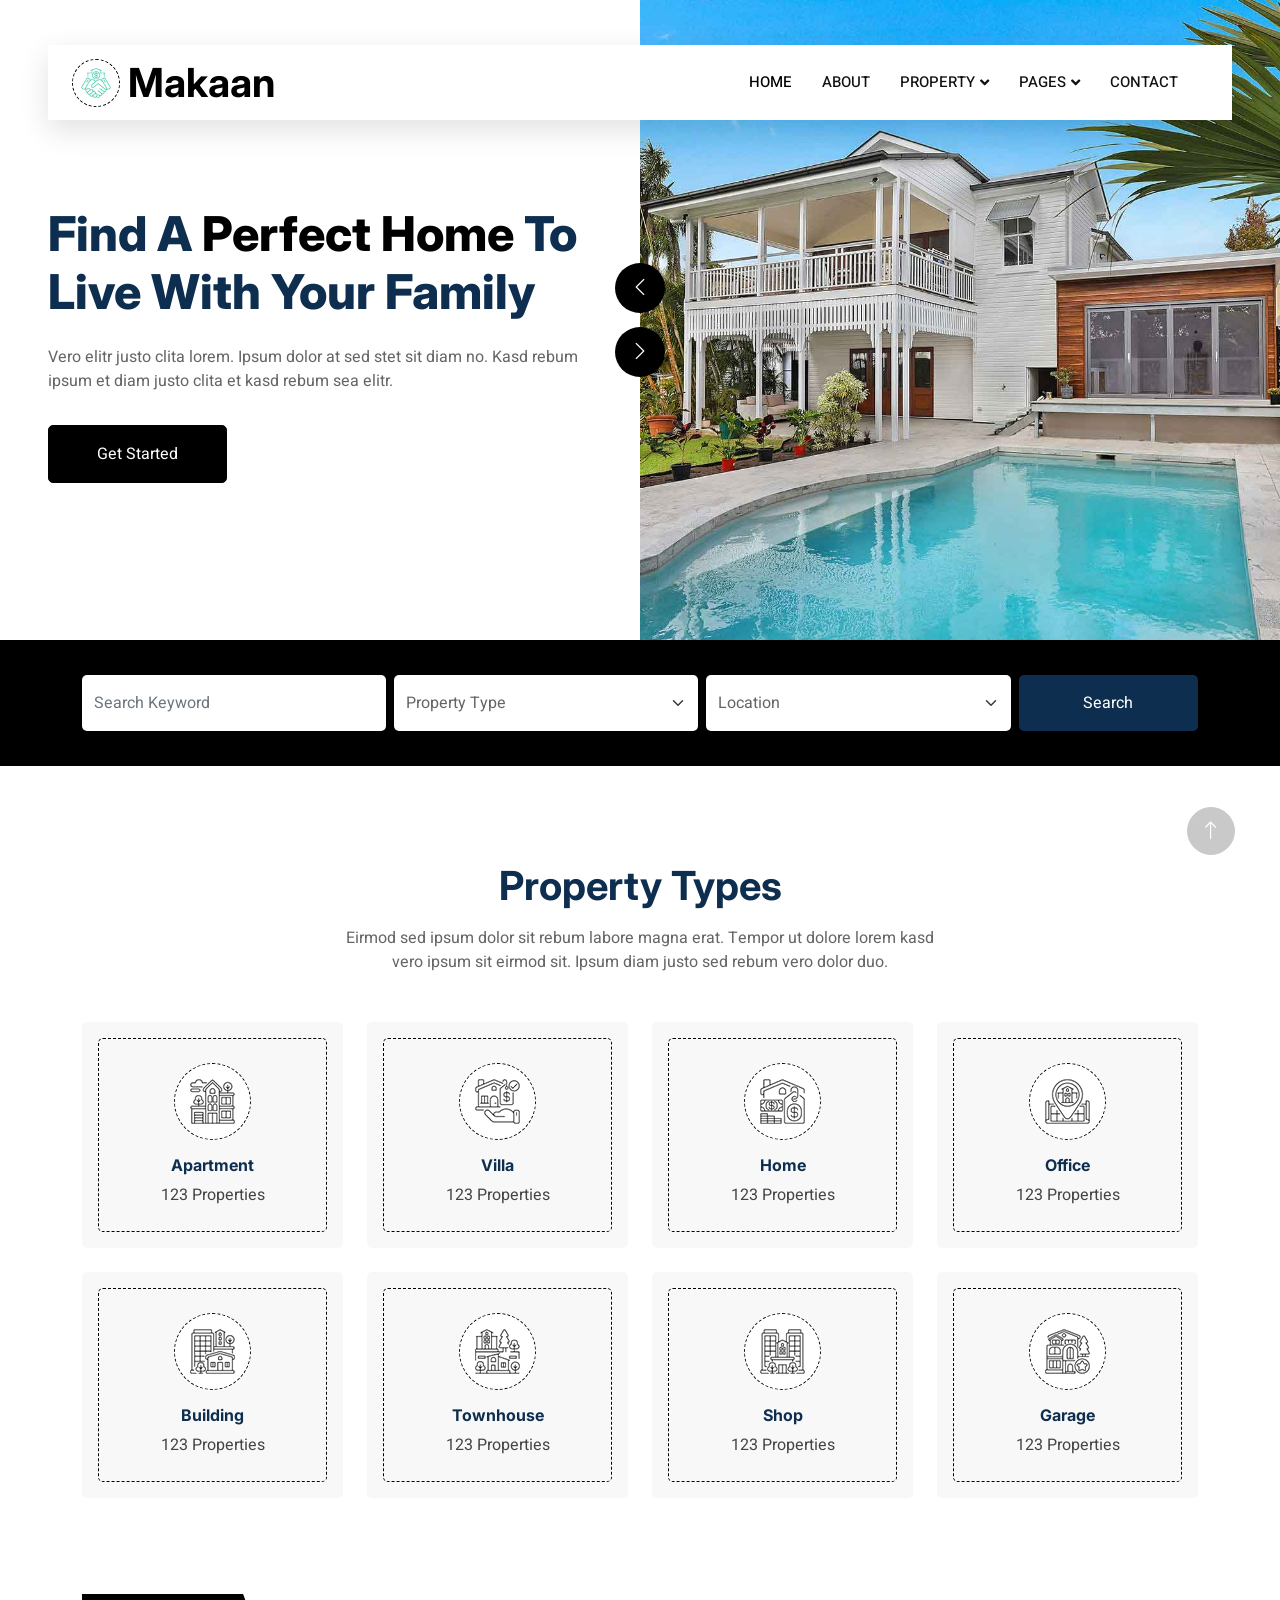
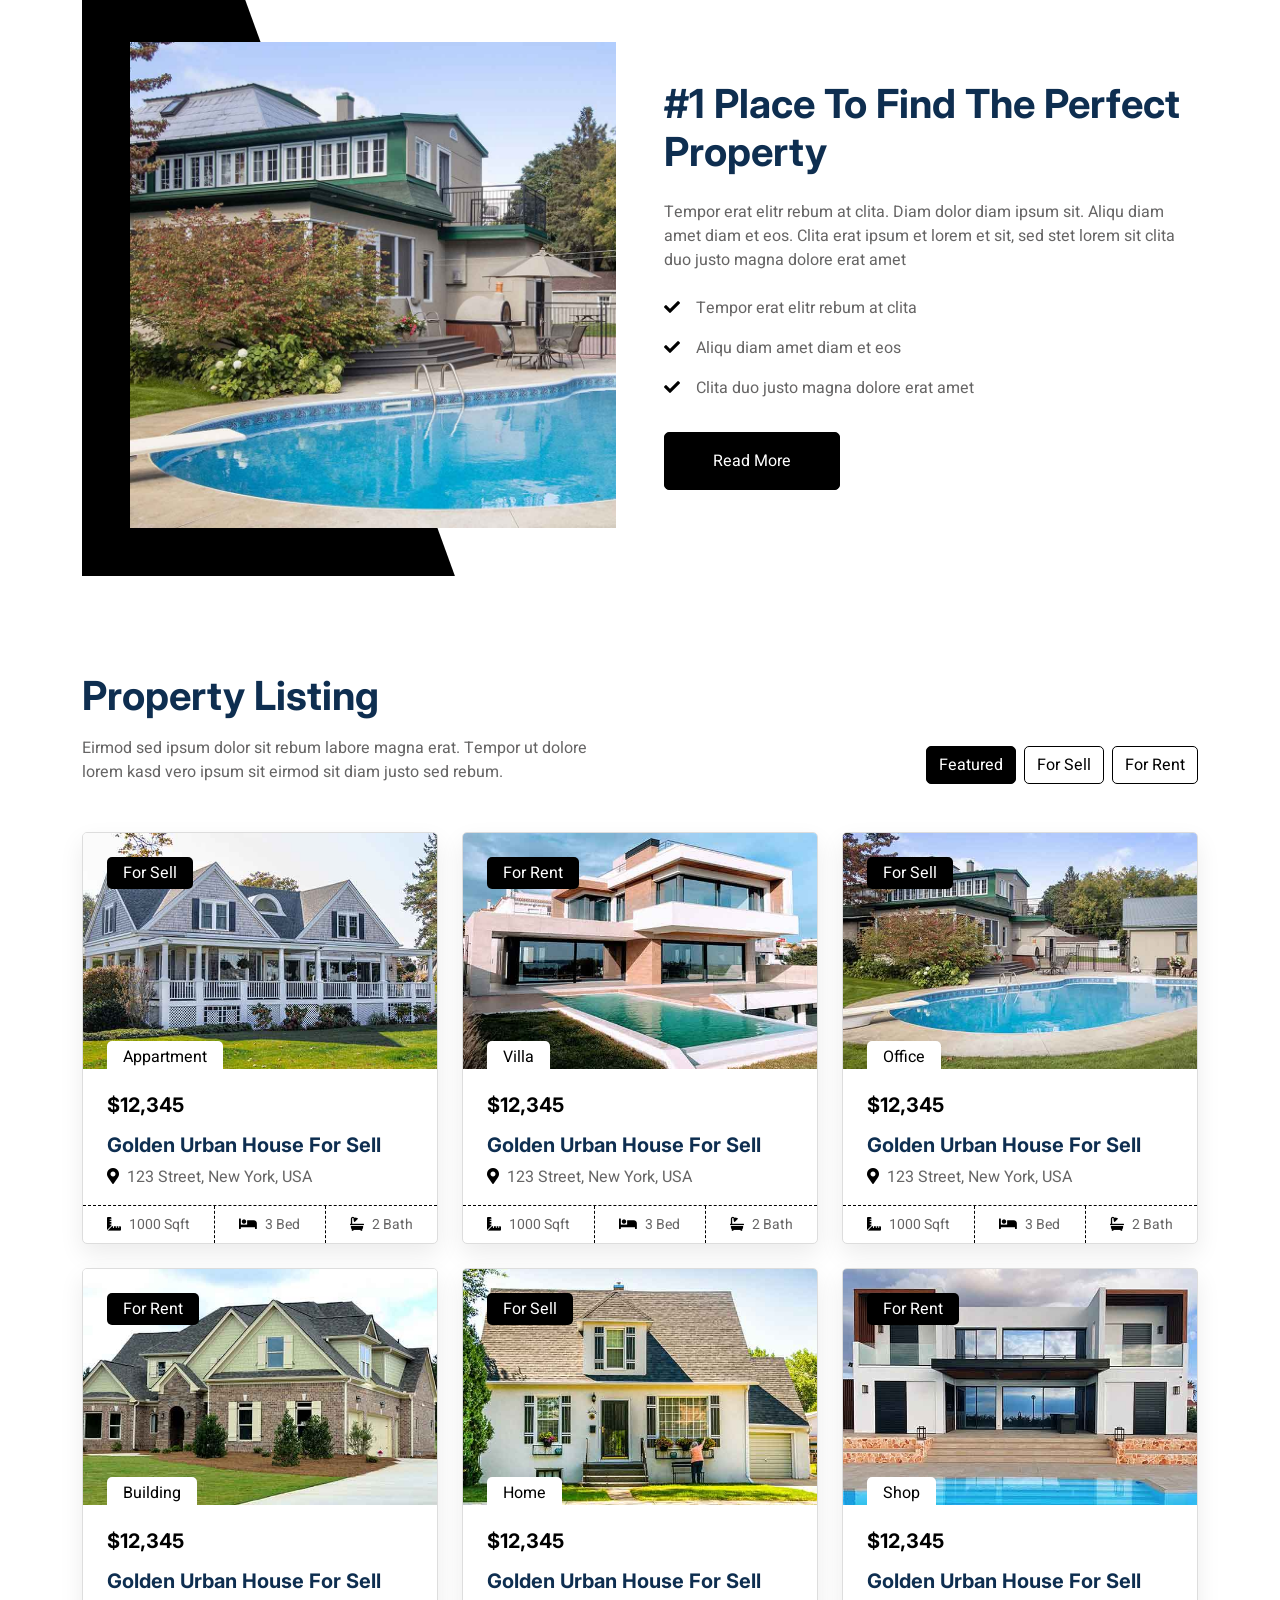
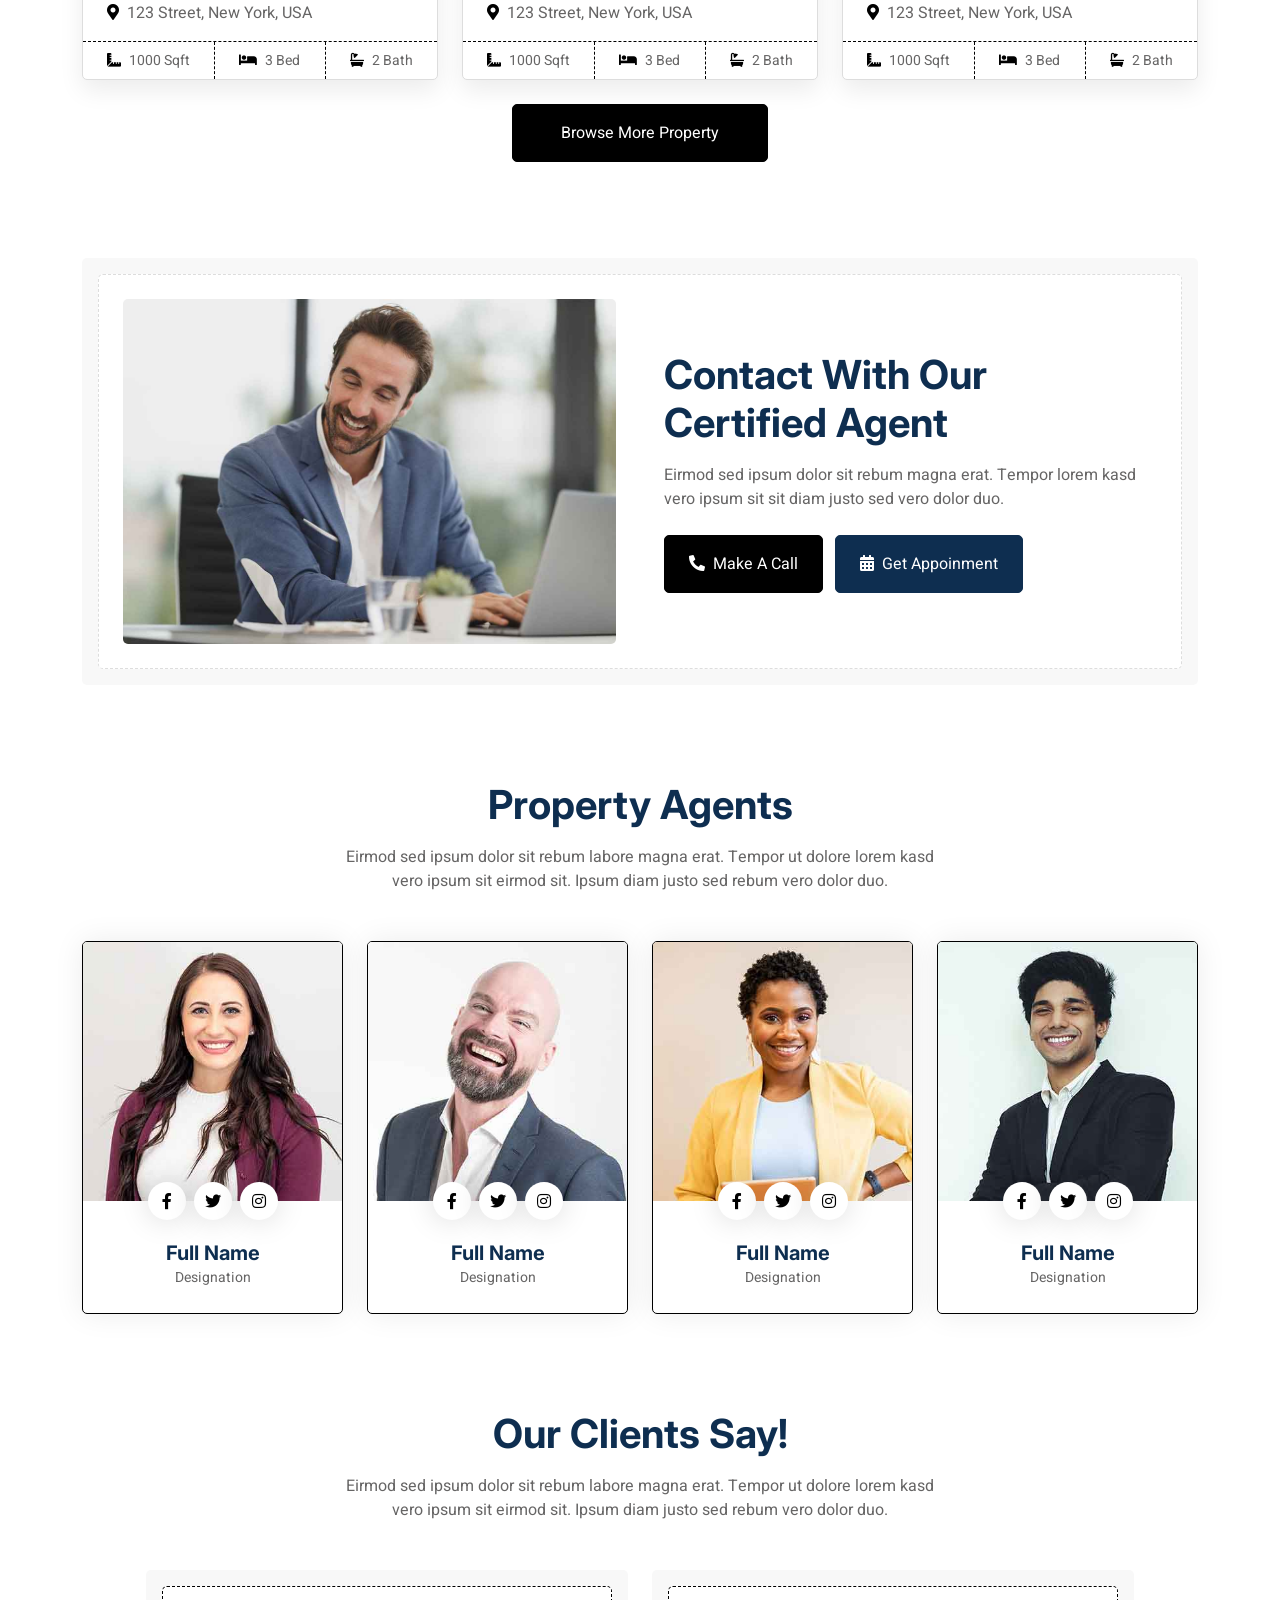
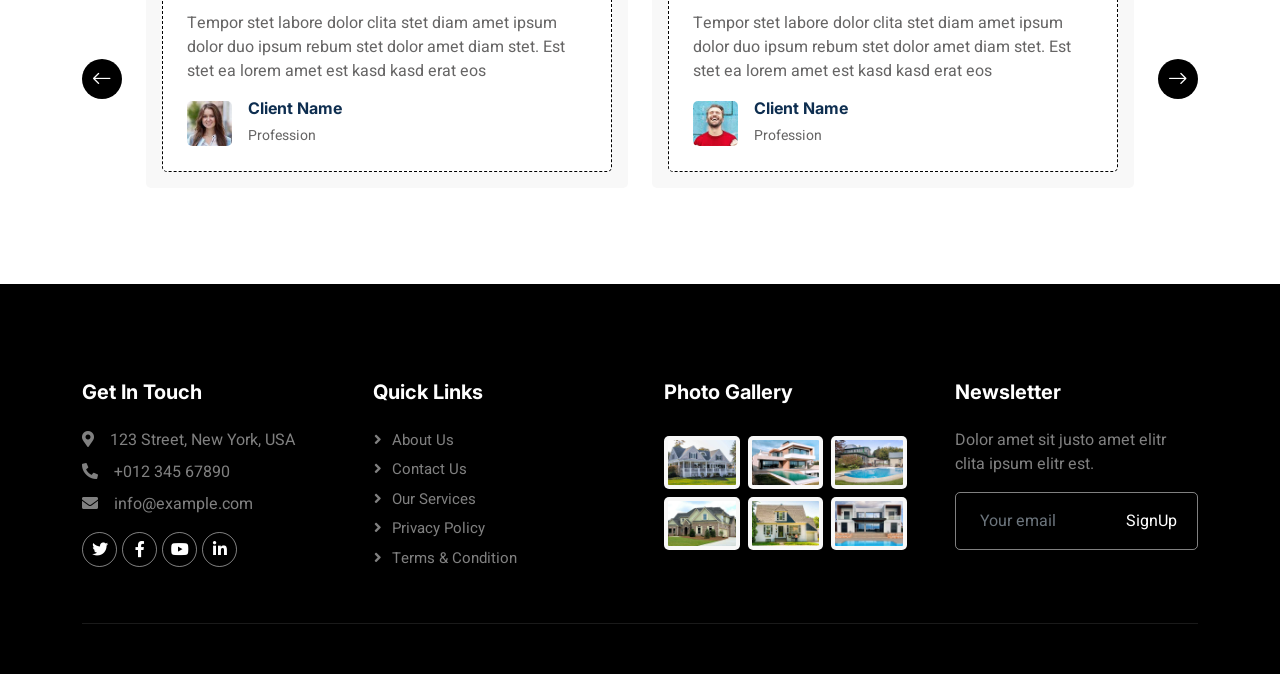
==== commit c2c99127: "up" ====
--- a/Makaan/index.html
+++ b/Makaan/index.html
@@ -75,7 +75,7 @@
                         </div>
                         <a href="contact.html" class="nav-item nav-link">Contact</a>
                     </div>
-                    <a href="https://htmlcodex.com/downloading/?item=2259" class="btn btn-primary px-3 d-none d-lg-flex">Buy Pro Version</a>
+                    
                 </div>
             </nav>
         </div>
@@ -875,18 +875,7 @@
                 <div class="copyright">
                     <div class="row">
                         <div class="col-md-6 text-center text-md-start mb-3 mb-md-0">
-                            &copy; <a class="border-bottom" href="#">Your Site Name</a>, All Right Reserved. 
-							
-							<!--/*** The author’s attribution link must remain intact in the template. ***/-->
-                            <!--/*** If you wish to remove this credit link, please purchase the Pro Version . ***/-->
-                            Designed By <a class="border-bottom" href="https://htmlcodex.com">HTML Codex</a>
-                        </div>
-                        <div class="col-md-6 text-center text-md-end">
-                            <div class="footer-menu">
-                                <a href="">Home</a>
-                                <a href="">Cookies</a>
-                                <a href="">Help</a>
-                                <a href="">FQAs</a>
+                            
                             </div>
                         </div>
                     </div>
--- a/Makaan/css/style.css
+++ b/Makaan/css/style.css
@@ -55,9 +55,15 @@
 }
 
 /* Bootstrap "success/green" utility overrides, in case template uses them anywhere */
-.bg-success, .text-success, .border-success {
+.bg-success {
     background: #000 !important;
+}
+
+.text-success {
     color: #000 !important;
+}
+
+.border-success {
     border-color: #000 !important;
 }
 
@@ -299,9 +305,27 @@
 }
 
 
-/*** Category ***/
+/*** Global bg-light override ***/
+/* This template's bootstrap.min.css was customized so .bg-light renders as a
+   light green tint. .bg-light is reused on: Category cards, the Call to
+   Action wrapper, and Testimonial cards — overriding it here once fixes all
+   three sections instead of patching each one individually. */
+.bg-light {
+    background: var(--light) !important;
+}
+
+/* The Call to Action white inner box has an INLINE style teal border
+   (style="border: 1px dashed rgba(0, 185, 142, .3)") baked into the HTML.
+   Inline styles beat normal CSS, so !important is required here to win. */
+.bg-light > .bg-white {
+    border-color: #ddd !important;
+}
+
+
+/*** Category (Property Types) ***/
+
 .cat-item div {
-    background: #FFFFFF;
+    background: var(--light);
     border: 1px dashed #000;
     transition: .5s;
 }
@@ -316,6 +340,16 @@
 }
 
 .cat-item:hover div * {
+    color: #FFFFFF !important;
+}
+
+/* "123 Properties" text: plain <span> with no class, picking up a green
+   color from bootstrap.min.css by default — force it to match theme */
+.cat-item span {
+    color: var(--secondary) !important;
+}
+
+.cat-item:hover span {
     color: #FFFFFF !important;
 }
 
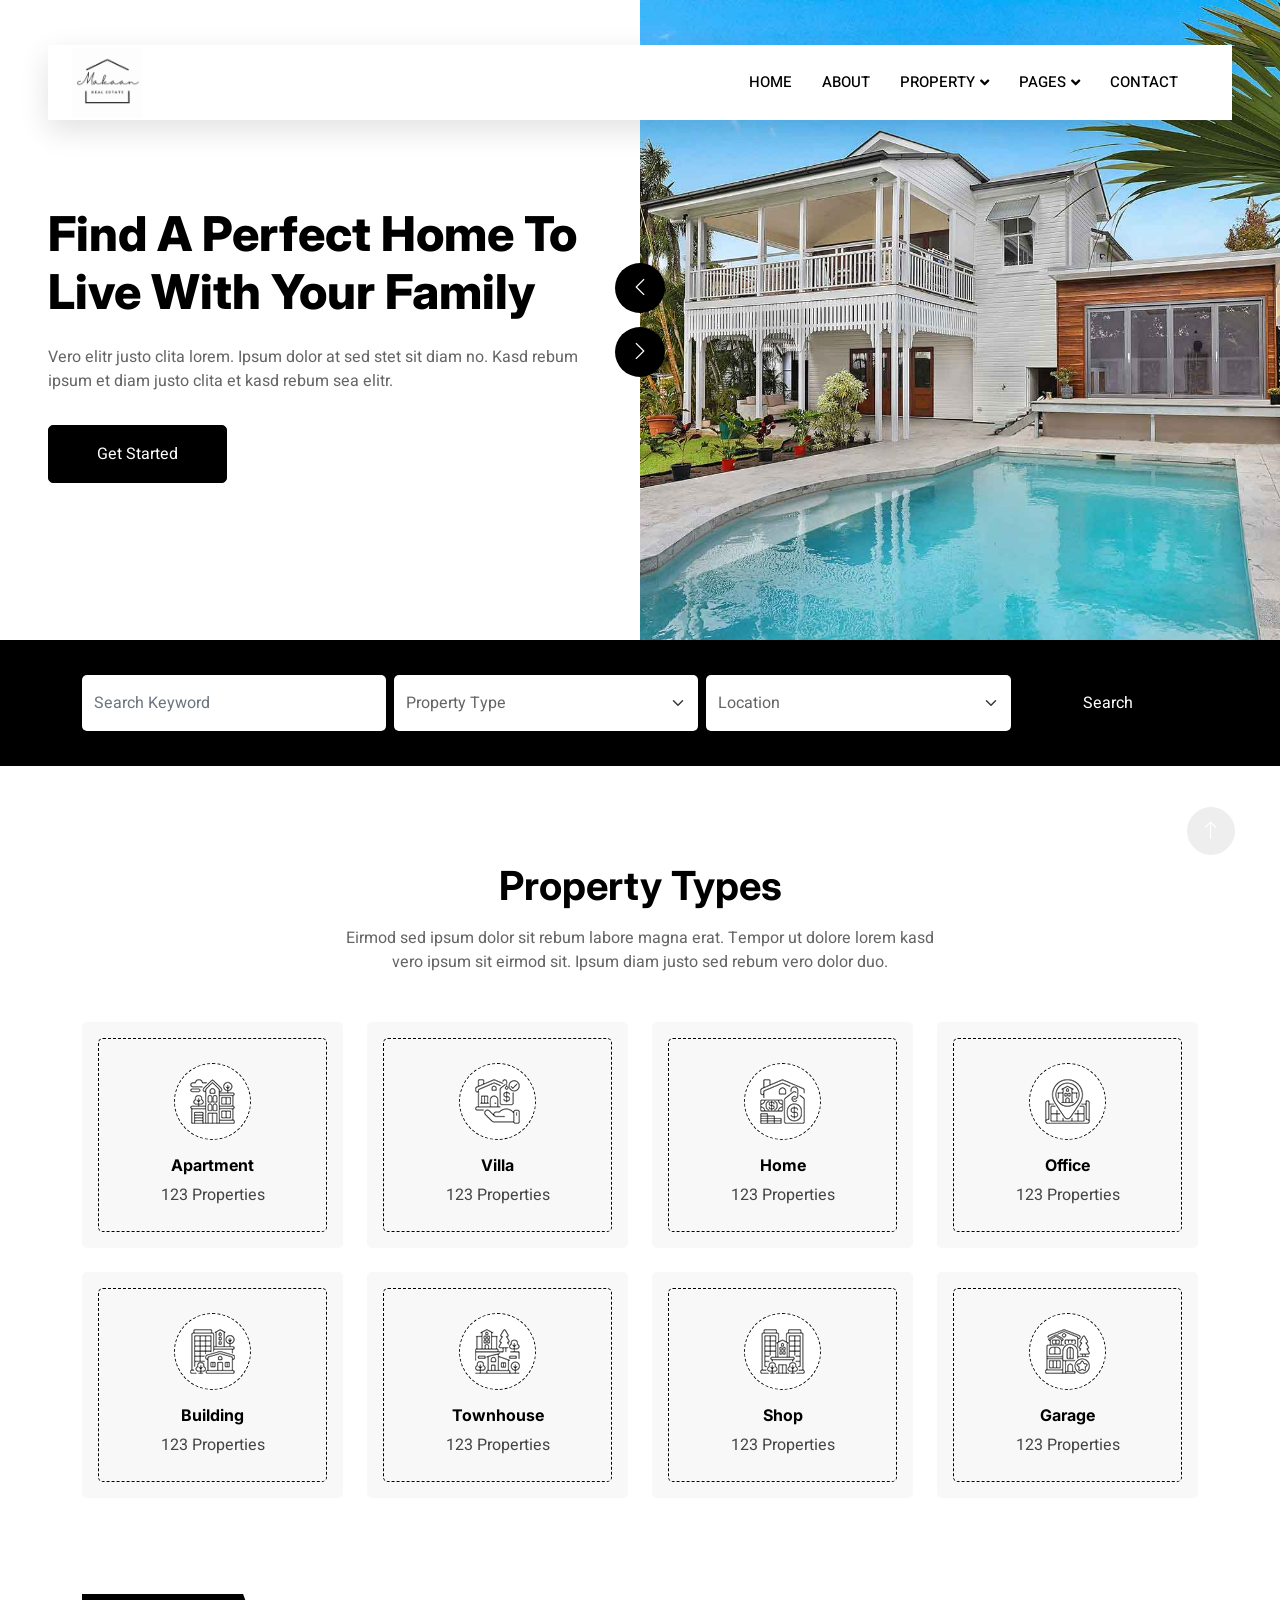
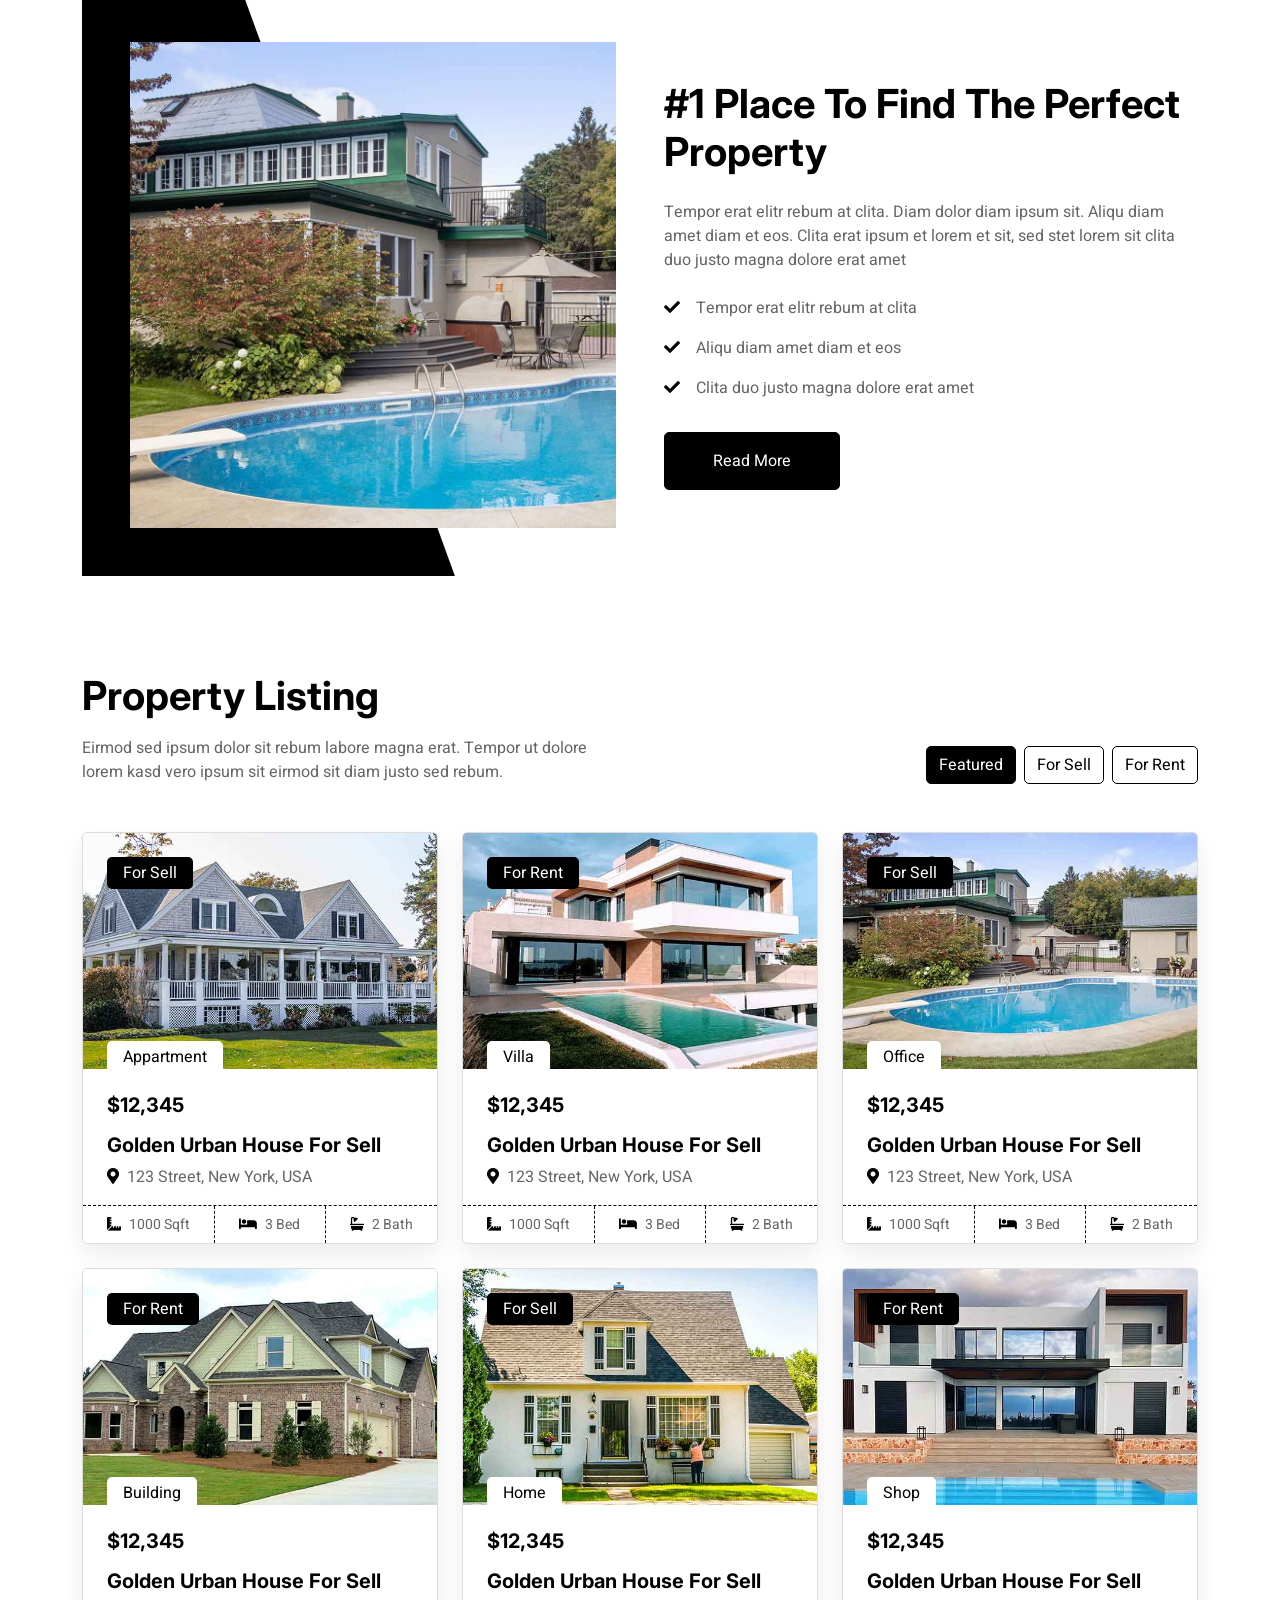
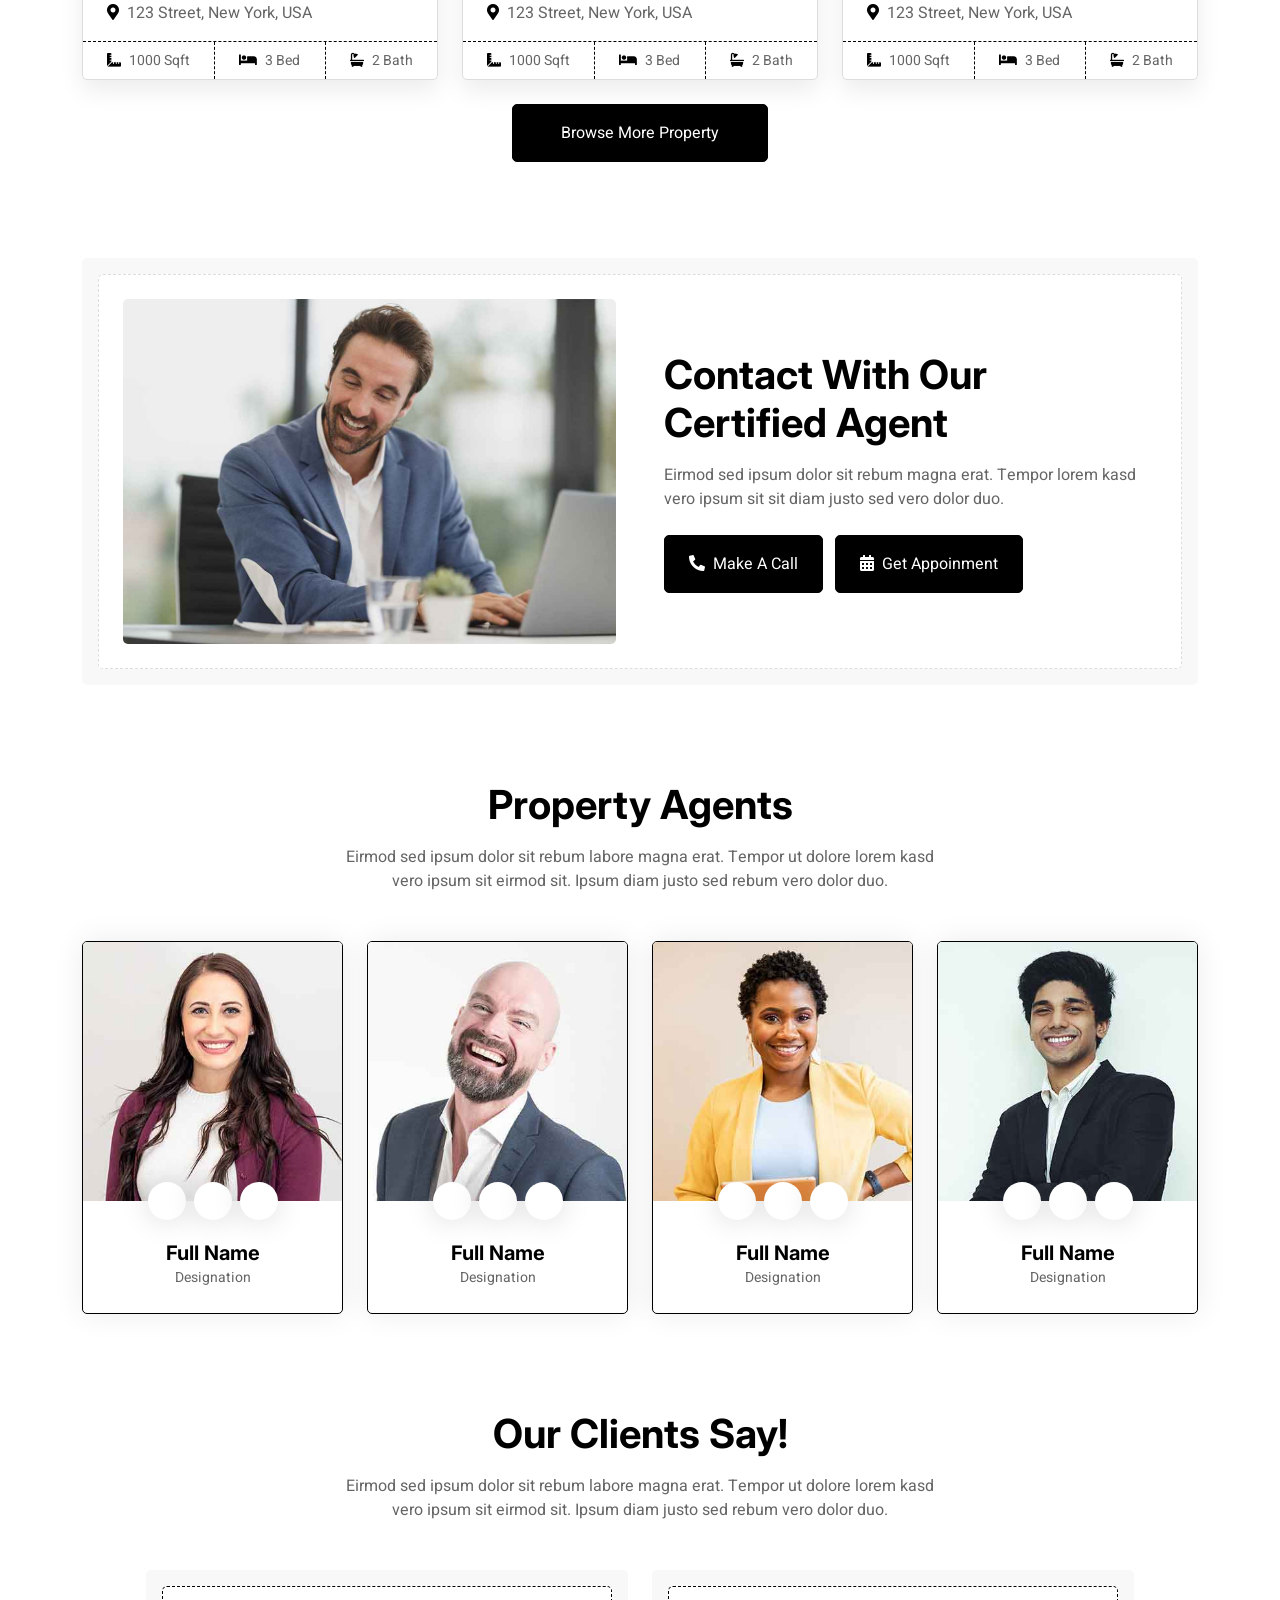
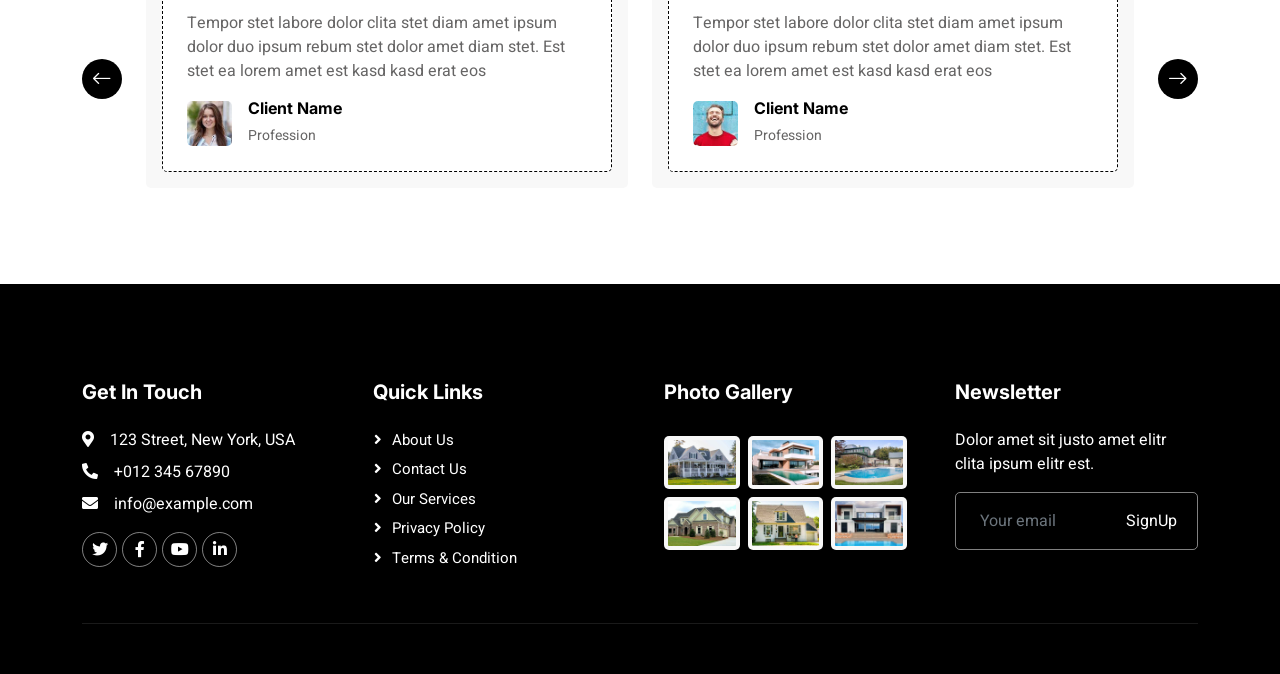
==== commit 250d2f54: "updated" ====
--- a/Makaan/index.html
+++ b/Makaan/index.html
@@ -45,12 +45,9 @@
         <!-- Navbar Start -->
         <div class="container-fluid nav-bar bg-transparent">
             <nav class="navbar navbar-expand-lg bg-white navbar-light py-0 px-4">
-                <a href="index.html" class="navbar-brand d-flex align-items-center text-center">
-                    <div class="icon p-2 me-2">
-                        <img class="img-fluid" src="img/icon-deal.png" alt="Icon" style="width: 30px; height: 30px;">
-                    </div>
-                    <h1 class="m-0 text-primary">Makaan</h1>
-                </a>
+               <a href="index.html" class="navbar-brand d-flex align-items-center">
+    <img src="img/logo.png" alt="Makaan Logo" style="height:70px;">
+</a>
                 <button type="button" class="navbar-toggler" data-bs-toggle="collapse" data-bs-target="#navbarCollapse">
                     <span class="navbar-toggler-icon"></span>
                 </button>
@@ -75,7 +72,7 @@
                         </div>
                         <a href="contact.html" class="nav-item nav-link">Contact</a>
                     </div>
-                    
+                   
                 </div>
             </nav>
         </div>
@@ -875,7 +872,7 @@
                 <div class="copyright">
                     <div class="row">
                         <div class="col-md-6 text-center text-md-start mb-3 mb-md-0">
-                            
+                          
                             </div>
                         </div>
                     </div>
--- a/Makaan/css/style.css
+++ b/Makaan/css/style.css
@@ -566,4 +566,49 @@
     margin-right: 0;
     padding-right: 0;
     border-right: none;
+}
+/* ===== Force ALL headings/subheadings/text to Black ===== */
+h1, h2, h3, h4, h5, h6,
+.display-5, .display-6,
+h1 span, h2 span, h3 span, h4 span, h5 span, h6 span,
+.navbar-brand, .navbar-brand h1,
+a, a:hover, a:focus,
+.nav-link, .dropdown-item,
+.fw-bold {
+    color: #000 !important;
+}
+
+/* Keep footer links and buttons readable (white bg is dark) */
+.footer a,
+.footer .btn,
+.footer h5,
+.btn-primary,
+.btn-dark,
+.btn.btn-square,
+.back-to-top,
+.bg-primary,
+.bg-dark {
+    color: #fff !important;
+}
+
+/* Keep dropdown menu items visible on white dropdown background */
+.dropdown-menu .dropdown-item {
+    color: #000 !important;
+}
+/* Fix: Keep "Featured" (active pill button) text white on its black background */
+.nav-pills .nav-item a.btn.active,
+.nav-pills .nav-item a.btn.active:hover,
+.nav-pills .nav-item a.btn.active:focus {
+    color: #fff !important;
+}
+/* Force "Get Appointment" (btn-dark) background to pure black */
+.btn-dark {
+    background: #000 !important;
+    border-color: #000 !important;
+    color: #fff !important;
+}
+
+.btn-dark:hover {
+    background: #333 !important;
+    border-color: #333 !important;
 }
